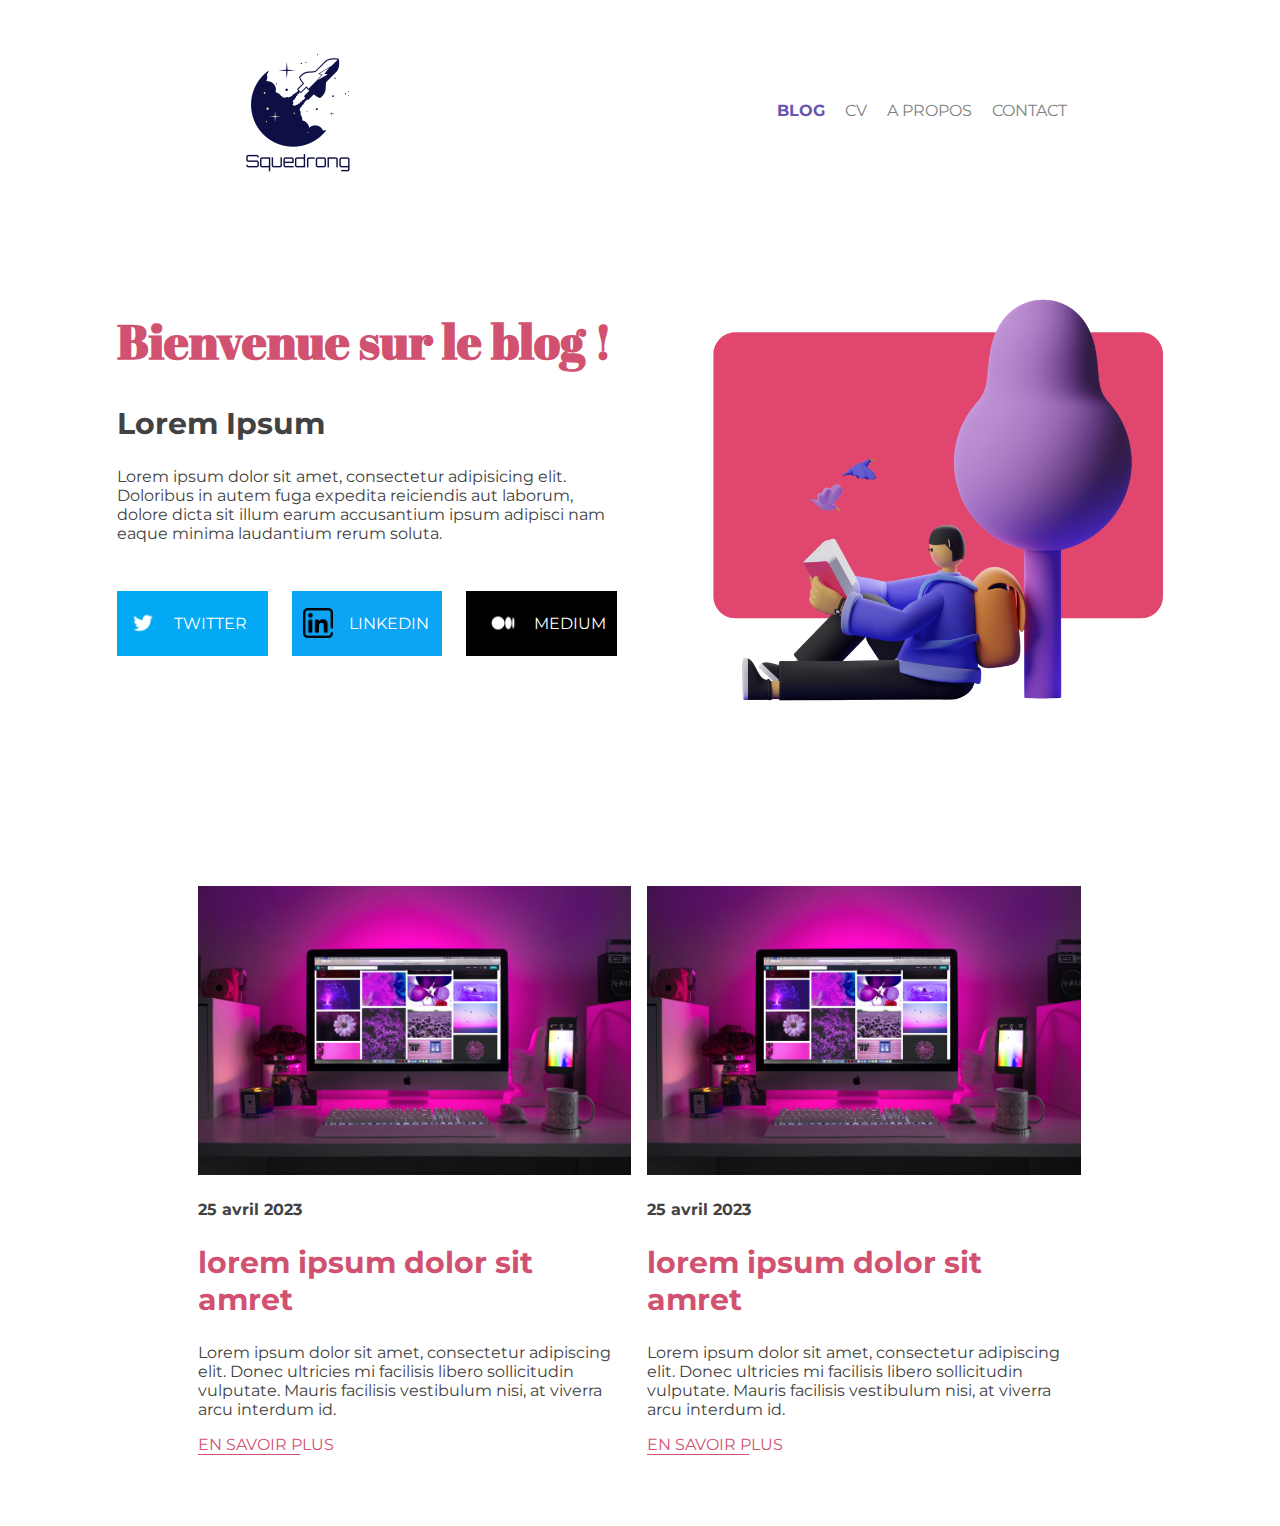
==== index.html @ d6515c7b "ok" ====
<!DOCTYPE html>
<html lang="fr">

<head>
    <meta charset="UTF-8">
    <meta http-equiv="X-UA-Compatible" content="IE=edge">
    <meta name="viewport" content="width=device-width, initial-scale=1.0">
    <link rel="shortcut icon" href="img/logo.ico" type="image/x-icon">
    <link rel="icon" href="img/logo.png">
    <link rel="stylesheet" href="acceuil.css">                                    
    <link rel="preconnect" href="https://fonts.googleapis.com">
    <link rel="preconnect" href="https://fonts.gstatic.com" crossorigin>
    <link href="https://fonts.googleapis.com/css2?family=Abril+Fatface&family=Montserrat&display=swap" rel="stylesheet">
    
    <title>Squedrong</title>

</head>
<body>

    <header>
        <a href="index.html"><img alt="logo" src="img/logo.png" class="logo"></a>
    <div class="contact">
        <a class="gras" href="index.html">BLOG</a>
        <a href="https://www.youtube.com/watch?v=dQw4w9WgXcQ" target="_blank">CV</a>
        <a href="apropos.html">A PROPOS</a>
        <a href="contact.html">CONTACT</a>
    </div>
    </header>
    <div class="contReseau">
        <div>
            <h1>Bienvenue sur le blog !</h1>
            <h2 class="titrenoir">Lorem Ipsum</h2>
            <p>Lorem ipsum dolor sit amet, consectetur adipisicing elit. Doloribus in autem fuga expedita reiciendis aut laborum, dolore dicta sit illum earum accusantium ipsum adipisci nam eaque minima laudantium rerum soluta.</p>
                <div class="reseau">
                    <a href="https://twitter.com/?lang=fr" target="_blank"><div class="twitter"><img src="img/twitter.png" alt="twitter"><span class="underline">TWITTER</span></div></a>
                    <a href="https://www.linkedin.com/feed/" target="_blank"><div class="linkedin"><img src="img/linkedin.png" alt="linkedin"><span class="underline">LINKEDIN</span></div></a>
                    <a href="https://medium.com/" target="_blank"><div class="medium"><img src="img/medium.png" alt=""><span class="underline">MEDIUM</span> </div></a>
                </div>
        </div>
            <div>
                <img alt="illustration" src="img/illustration.png" class="image">
            </div>
    </div>


    <div class="container">
        <div class="pc">
            <a href="pagepc.html"><img src="img/pcnoir.jpg" alt="PC de couleur rose"></a>
            <h4>25 avril 2023</h4>
            <h2>lorem ipsum dolor sit amret</h2>
            <p>Lorem ipsum dolor sit amet, consectetur adipiscing elit. Donec ultricies mi facilisis libero sollicitudin vulputate. Mauris facilisis vestibulum nisi, at viverra arcu interdum id.</p>
            <a class="souligne" href="pagepc.html">EN SAVOIR PLUS</a>
        </div>
        <div class="pc">
            <a href="pagepc.html"><img src="img/pcnoir.jpg" alt="PC de couleur rose"></a>
            <h4>25 avril 2023</h4>
            <h2>lorem ipsum dolor sit amret</h2>
            <p>Lorem ipsum dolor sit amet, consectetur adipiscing elit. Donec ultricies mi facilisis libero sollicitudin vulputate. Mauris facilisis vestibulum nisi, at viverra arcu interdum id.</p>           
             <a class="souligne" href="pagepcn.html">EN SAVOIR PLUS</a>
        </div>
        <!-- <div class="pc">
             <a href="pagepc.html"><img src="img/pcrose.jpg" alt="PC de couleur rose"></a>
            <h4>25 avril 2023</h4>
            <h2>lorem ipsum dolor sit amret</h2>
            <p>Lorem ipsum dolor sit amet, consectetur adipiscing elit. Donec ultricies mi facilisis libero sollicitudin vulputate. Mauris facilisis vestibulum nisi, at viverra arcu interdum id.</p>           
             <a class="souligne" href="pagepc.html">EN SAVOIR PLUS</a>
        </div>
        <div class="pc">
            <a href="pagepc.html"><img src="img/pcrose.jpg" alt="PC de couleur noir"></a>
            <h4>25 avril 2023</h4>
            <h2>lorem ipsum dolor sit amret</h2>
            <p>Lorem ipsum dolor sit amet, consectetur adipiscing elit. Donec ultricies mi facilisis libero sollicitudin vulputate. Mauris facilisis vestibulum nisi, at viverra arcu interdum id.</p>           
             <a class="souligne" href="pagepcn.html">EN SAVOIR PLUS</a>
        </div>
        <div class="pc">
            <a href="pagepc.html"><img src="img/pcnoir.jpg" alt="PC de couleur noir"></a>
            <h4>25 avril 2023</h4>
            <h2>lorem ipsum dolor sit amret</h2>
            <p>Lorem ipsum dolor sit amet, consectetur adipiscing elit. Donec ultricies mi facilisis libero sollicitudin vulputate. Mauris facilisis vestibulum nisi, at viverra arcu interdum id.</p>            
            <a class="souligne" href="pagepc.html">EN SAVOIR PLUS</a>
        </div>
        <div class="pc">
            <a href="pagepc.html"><img src="img/pcnoir.jpg" alt="PC de couleur noir"></a>
            <h4>25 avril 2023</h4>
            <h2>lorem ipsum dolor sit amret</h2>
            <p>Lorem ipsum dolor sit amet, consectetur adipiscing elit. Donec ultricies mi facilisis libero sollicitudin vulputate. Mauris facilisis vestibulum nisi, at viverra arcu interdum id.</p>            
            <a class="souligne" href="pagepcn.html">EN SAVOIR PLUS</a>
        </div>
    </div>
---- acceuil.css ----
body{
    font-family: 'Montserrat', sans-serif;
    background-color: white;
    font-size: 1em;
}
header {
    display: flex;
    flex-flow: row nowrap;
     align-items: center;
    justify-content: space-around;
    font-family: 'Montserrat';
}
.image {
    display: flex;
    
    width: 450px;
    height: 450px;  
}
.logo {
    width: 100%;
}

div.contact a{
    color: grey;
    text-decoration: none; 
    margin-right: 1em; 
}
div.contact a.gras{
    font-weight: bold;
    color:#6655b1;
}
div.contact a:hover{
    color: #6655b1;
    font-weight: bold;
}
.container{
    display: flex;
    flex-wrap: wrap;
    flex-direction: row;
    gap: 1em;
    margin-left: 15%;
    width: 70%;
}
div.pc{
    width: 49%;
    box-sizing: border-box;
    margin-bottom: 4em;
}
img{
    width: 100%;
}
/* taille image et couleur texte */
h1{
    font-family: 'Abril Fatface';
    color: #D05270;
    font-size: 3em;
}
p{
font-family: 'Montserrat';
color: #424242;
max-width: 500px;
}
h4{
    color: #434343;
    font-family: 'Montserrat';
}
h2 {
    color: #D05270;
    font-family: 'Montserrat';
    font-size: 30px;
}
.pcrose {
    width: 300px;
    height: 225px;
}
.pcnoir {
    width: 300px;
    height: 225px;
}
span{
    text-decoration:underline;
}
/* contenu */
div.flexbox1 {
    display: flex;
    margin-left: 15%;
    width: 50%;
    flex-flow: row;
    margin-bottom: 9em;
    
}
.souligne {
        background-image: linear-gradient(to right, #d15270 75%, transparent 50%);
        background-position: 0 110%;
        background-size: 100% 2px;
        background-repeat: no-repeat;
    }
a{
    color: #D05270;
    text-decoration: none;
}
.titrenoir {
    color: #424242;
}
/*partie reseau*/
div.contReseau{
    display: flex;
    justify-content:center;
    
    gap: 6em;
   
    /* height: 300px; */
    margin-top: 4em;
    margin-bottom: 10em;
}

.container img{
    cursor: pointer;
}


.underline {
    text-decoration: none;
}
div.reseau{
    display: flex;
    margin-top: 3em;
    gap: 1.5em;
}
div.reseau div{
    flex: 1;
    color: white;
    font-size: 1em;
    height: 65px;
    display: flex;
    align-items: center;
}
div.reseau a{
    text-decoration: none;
    flex: 1;
}
div.reseau .twitter{
    background-color: #03a9f4;
    padding-right: 10px;
}
div.reseau .linkedin{
    background-color: #0ca4f5;
    padding-right: 10px;
}
div.reseau .medium{
    background-color: black;
    padding-left: 10px;
}

div.reseau img{
    width: 30px;
    margin-left: 0.7em;
    margin-bottom: 0.1em;
}
div.reseau div span{
    margin-left: 1em;
    text-align: center;
}
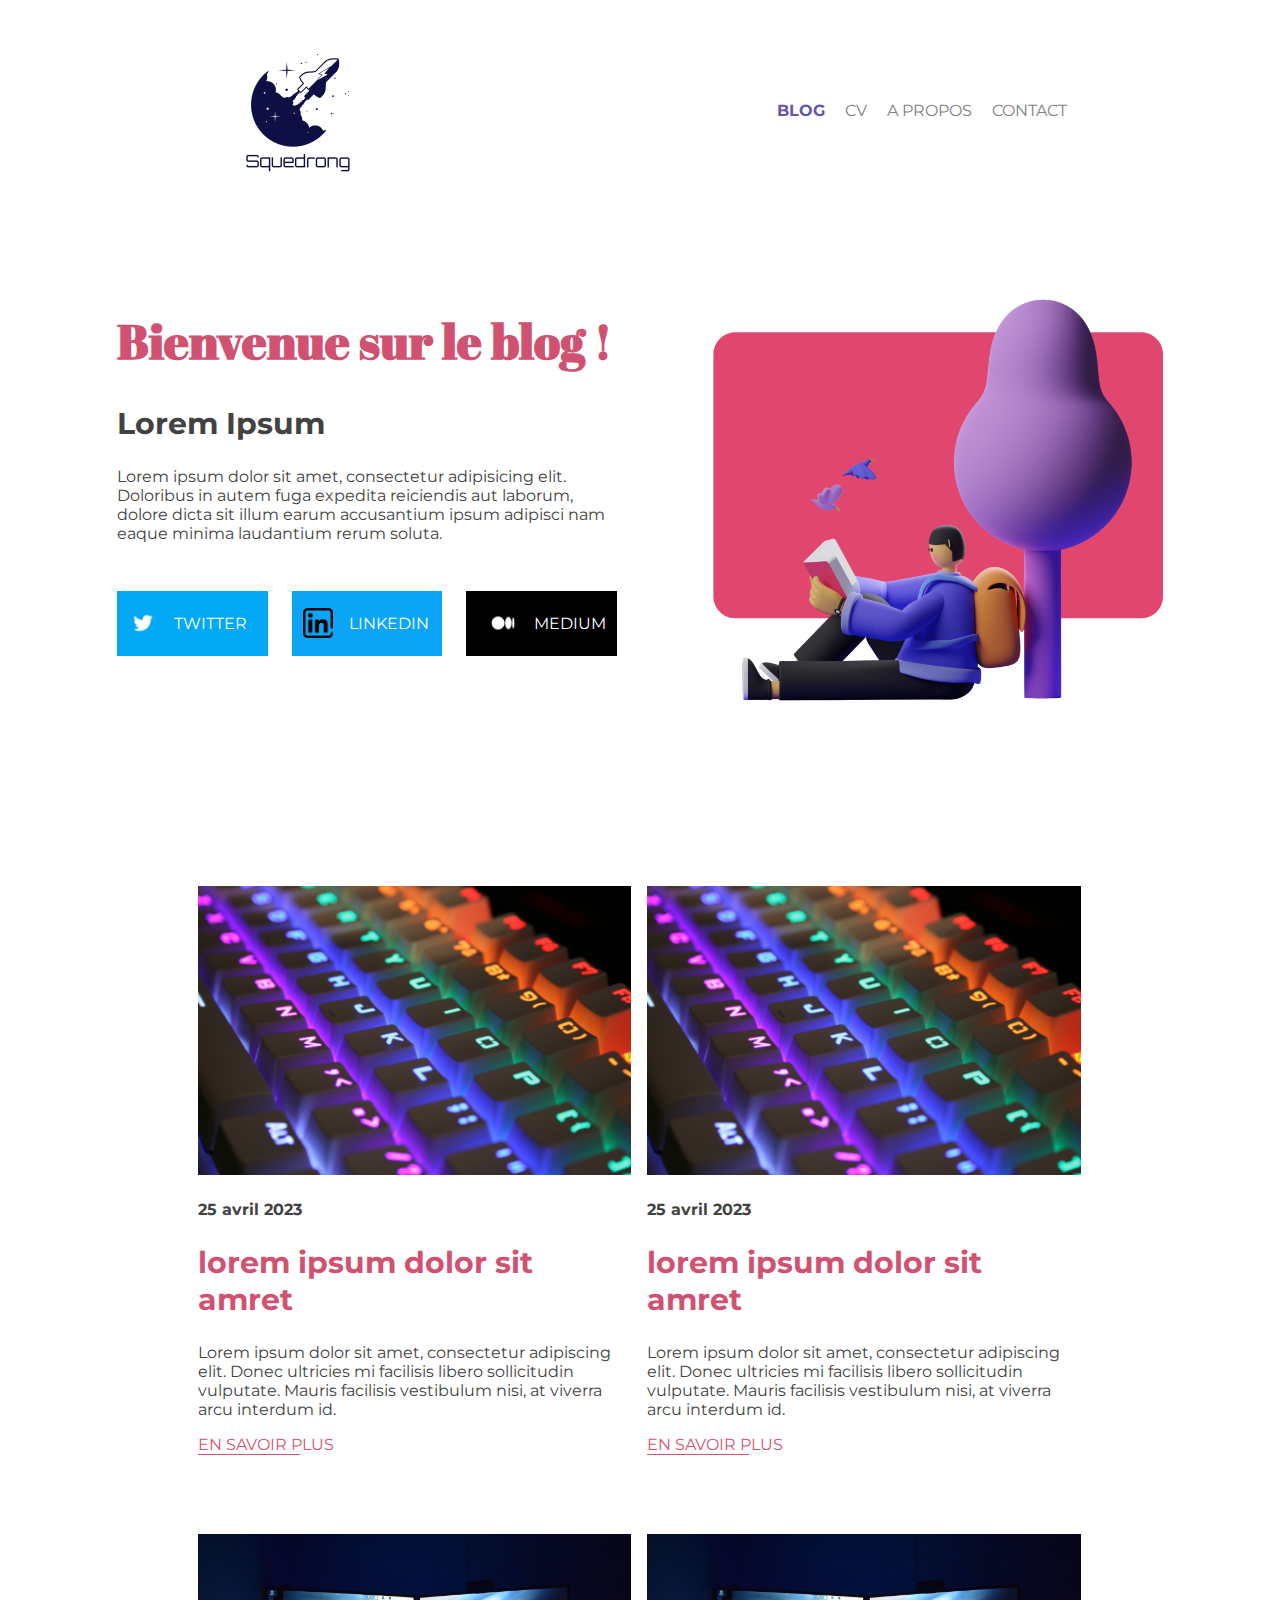
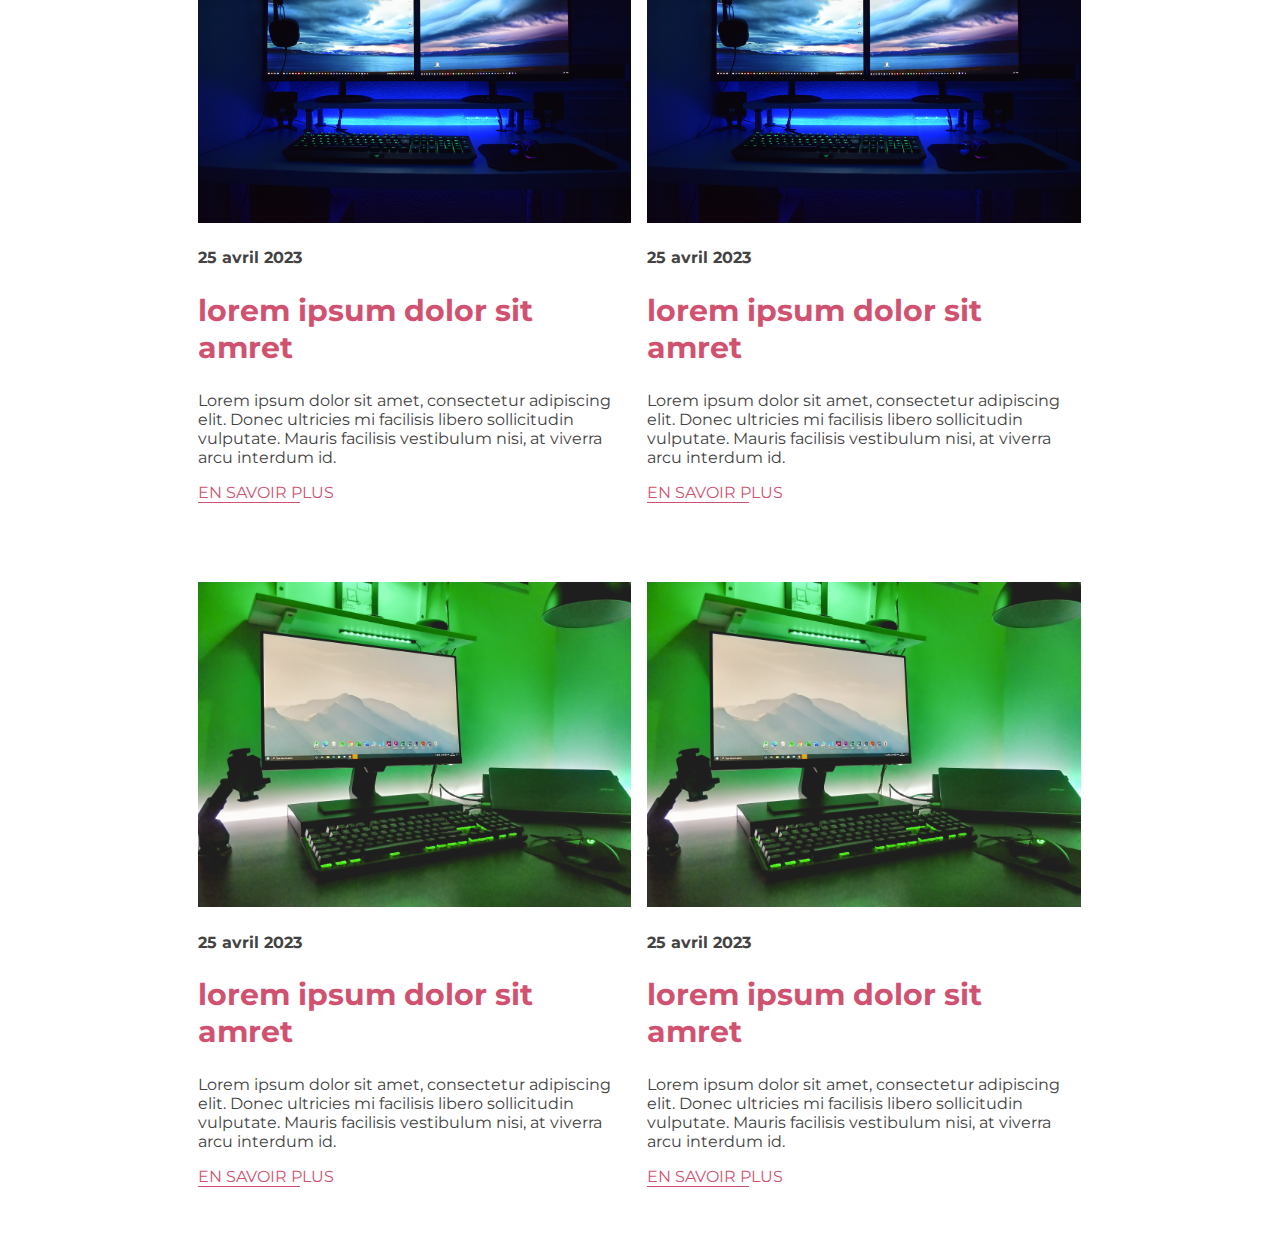
==== commit 637d1e7d: "js fait" ====
--- a/index.html
+++ b/index.html
@@ -43,9 +43,9 @@
     </div>
 
 
-    <div class="container">
+    <div class="container" id="article">
         <div class="pc">
-            <a href="pagepc.html"><img src="img/pcnoir.jpg" alt="PC de couleur rose"></a>
+            <a href="pagepc.html"><img src="img/image_001.jpg" alt="PC de couleur rose"></a>
             <h4>25 avril 2023</h4>
             <h2>lorem ipsum dolor sit amret</h2>
             <p>Lorem ipsum dolor sit amet, consectetur adipiscing elit. Donec ultricies mi facilisis libero sollicitudin vulputate. Mauris facilisis vestibulum nisi, at viverra arcu interdum id.</p>
@@ -85,5 +85,9 @@
             <h2>lorem ipsum dolor sit amret</h2>
             <p>Lorem ipsum dolor sit amet, consectetur adipiscing elit. Donec ultricies mi facilisis libero sollicitudin vulputate. Mauris facilisis vestibulum nisi, at viverra arcu interdum id.</p>            
             <a class="souligne" href="pagepcn.html">EN SAVOIR PLUS</a>
-        </div>
-    </div>+        </div>-->
+    </div>
+
+
+
+<script src="main.js"></script>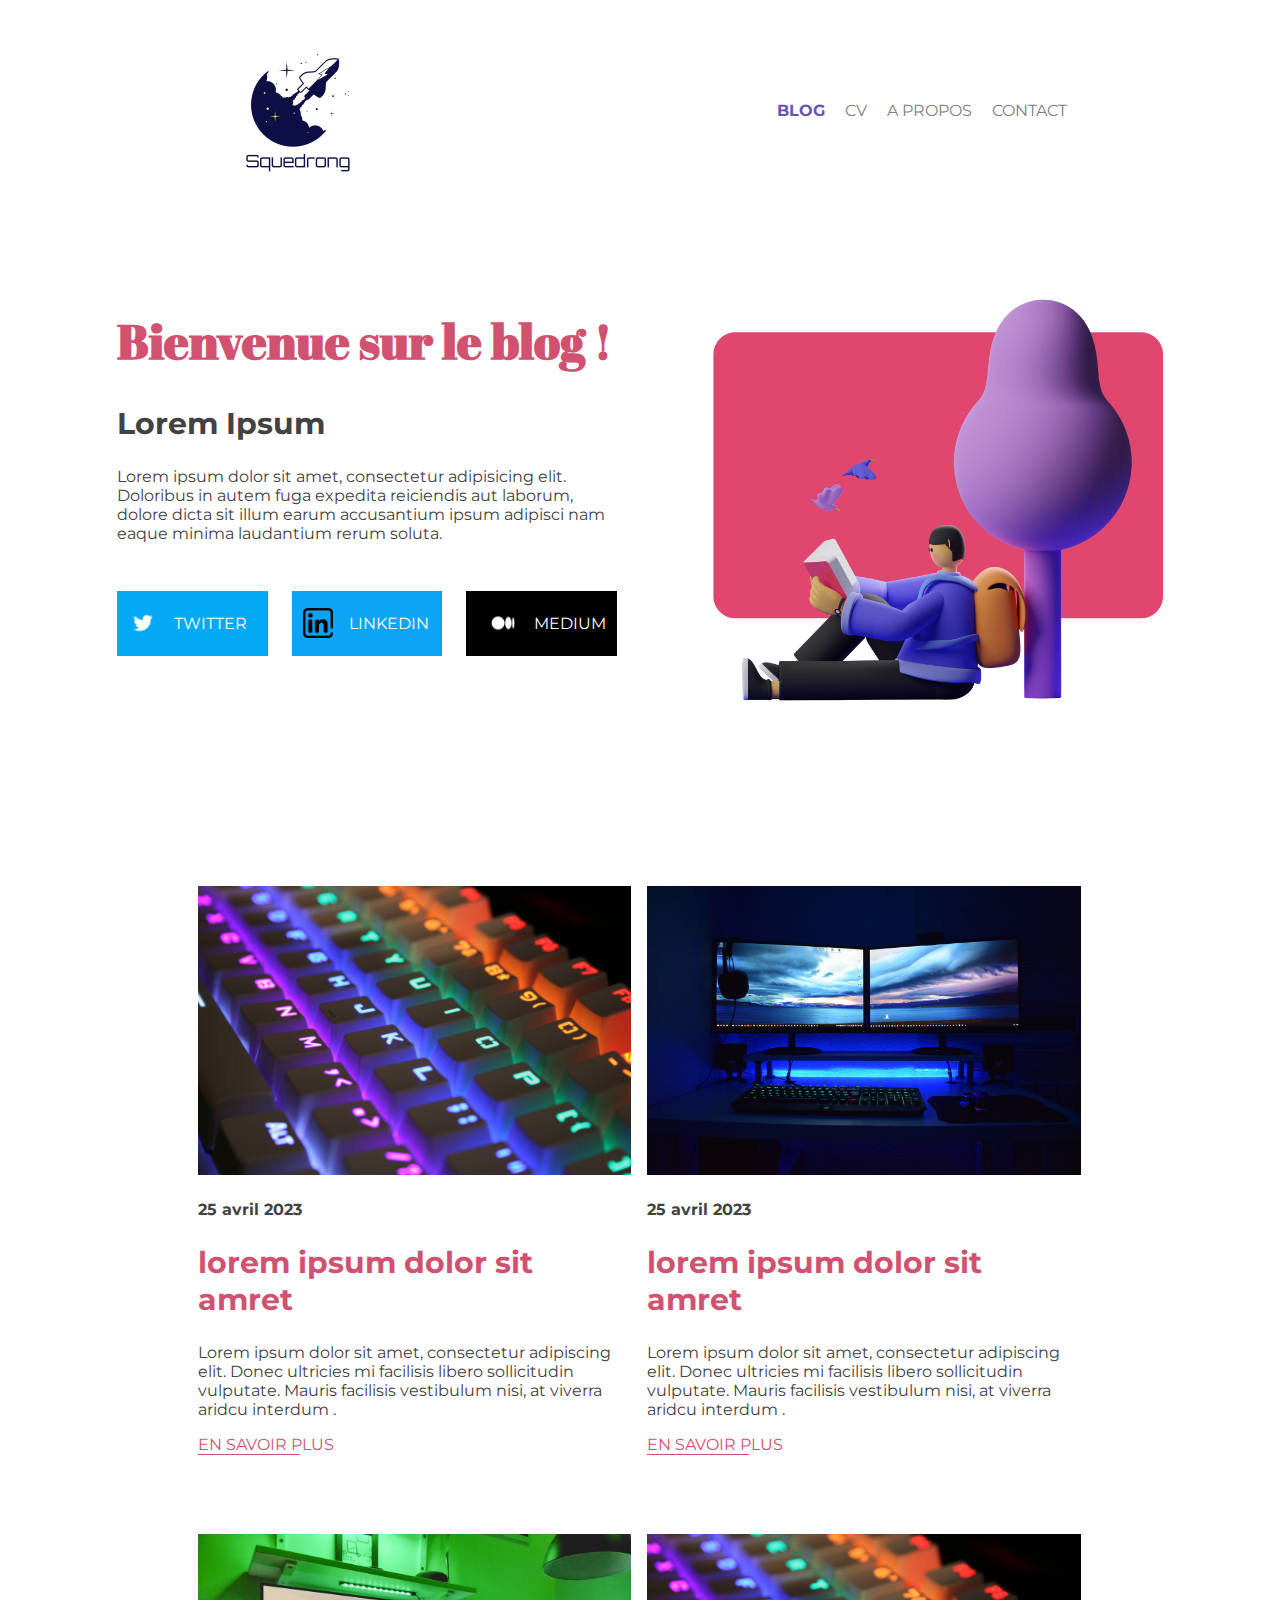
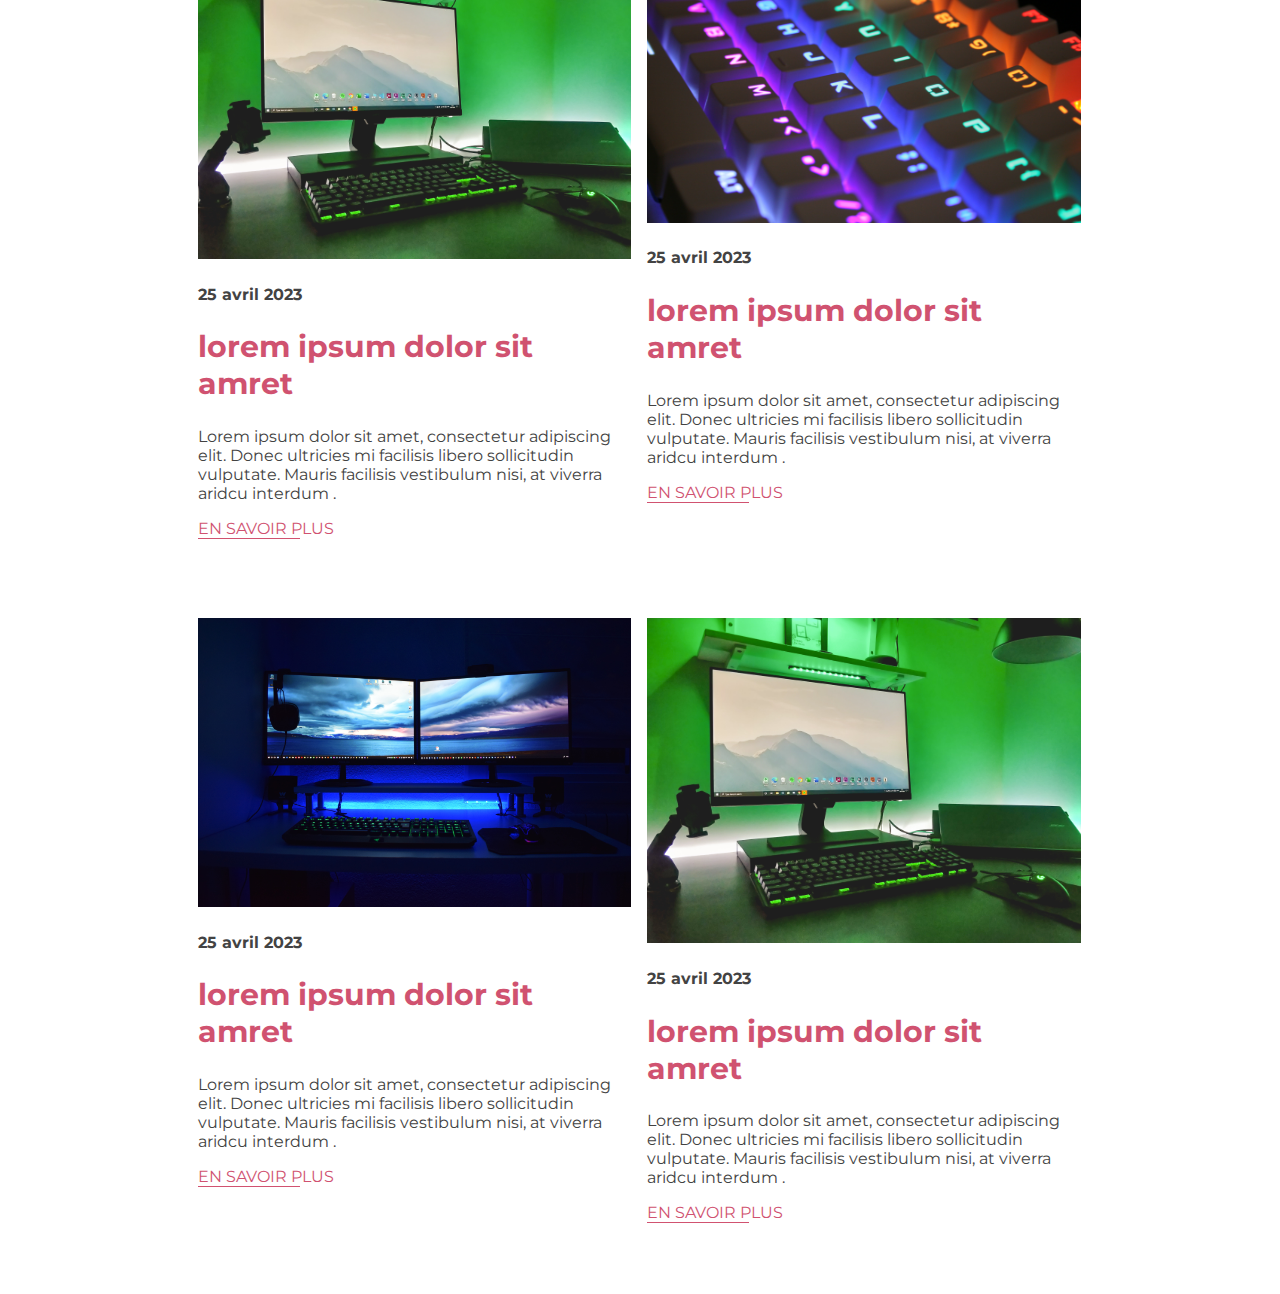
==== commit 5b456f41: "ok" ====
--- a/index.html
+++ b/index.html
@@ -43,50 +43,7 @@
     </div>
 
 
-    <div class="container" id="article">
-        <div class="pc">
-            <a href="pagepc.html"><img src="img/image_001.jpg" alt="PC de couleur rose"></a>
-            <h4>25 avril 2023</h4>
-            <h2>lorem ipsum dolor sit amret</h2>
-            <p>Lorem ipsum dolor sit amet, consectetur adipiscing elit. Donec ultricies mi facilisis libero sollicitudin vulputate. Mauris facilisis vestibulum nisi, at viverra arcu interdum id.</p>
-            <a class="souligne" href="pagepc.html">EN SAVOIR PLUS</a>
-        </div>
-        <div class="pc">
-            <a href="pagepc.html"><img src="img/pcnoir.jpg" alt="PC de couleur rose"></a>
-            <h4>25 avril 2023</h4>
-            <h2>lorem ipsum dolor sit amret</h2>
-            <p>Lorem ipsum dolor sit amet, consectetur adipiscing elit. Donec ultricies mi facilisis libero sollicitudin vulputate. Mauris facilisis vestibulum nisi, at viverra arcu interdum id.</p>           
-             <a class="souligne" href="pagepcn.html">EN SAVOIR PLUS</a>
-        </div>
-        <!-- <div class="pc">
-             <a href="pagepc.html"><img src="img/pcrose.jpg" alt="PC de couleur rose"></a>
-            <h4>25 avril 2023</h4>
-            <h2>lorem ipsum dolor sit amret</h2>
-            <p>Lorem ipsum dolor sit amet, consectetur adipiscing elit. Donec ultricies mi facilisis libero sollicitudin vulputate. Mauris facilisis vestibulum nisi, at viverra arcu interdum id.</p>           
-             <a class="souligne" href="pagepc.html">EN SAVOIR PLUS</a>
-        </div>
-        <div class="pc">
-            <a href="pagepc.html"><img src="img/pcrose.jpg" alt="PC de couleur noir"></a>
-            <h4>25 avril 2023</h4>
-            <h2>lorem ipsum dolor sit amret</h2>
-            <p>Lorem ipsum dolor sit amet, consectetur adipiscing elit. Donec ultricies mi facilisis libero sollicitudin vulputate. Mauris facilisis vestibulum nisi, at viverra arcu interdum id.</p>           
-             <a class="souligne" href="pagepcn.html">EN SAVOIR PLUS</a>
-        </div>
-        <div class="pc">
-            <a href="pagepc.html"><img src="img/pcnoir.jpg" alt="PC de couleur noir"></a>
-            <h4>25 avril 2023</h4>
-            <h2>lorem ipsum dolor sit amret</h2>
-            <p>Lorem ipsum dolor sit amet, consectetur adipiscing elit. Donec ultricies mi facilisis libero sollicitudin vulputate. Mauris facilisis vestibulum nisi, at viverra arcu interdum id.</p>            
-            <a class="souligne" href="pagepc.html">EN SAVOIR PLUS</a>
-        </div>
-        <div class="pc">
-            <a href="pagepc.html"><img src="img/pcnoir.jpg" alt="PC de couleur noir"></a>
-            <h4>25 avril 2023</h4>
-            <h2>lorem ipsum dolor sit amret</h2>
-            <p>Lorem ipsum dolor sit amet, consectetur adipiscing elit. Donec ultricies mi facilisis libero sollicitudin vulputate. Mauris facilisis vestibulum nisi, at viverra arcu interdum id.</p>            
-            <a class="souligne" href="pagepcn.html">EN SAVOIR PLUS</a>
-        </div>-->
-    </div>
+    <div class="container" id="article"></div>
 
 
 
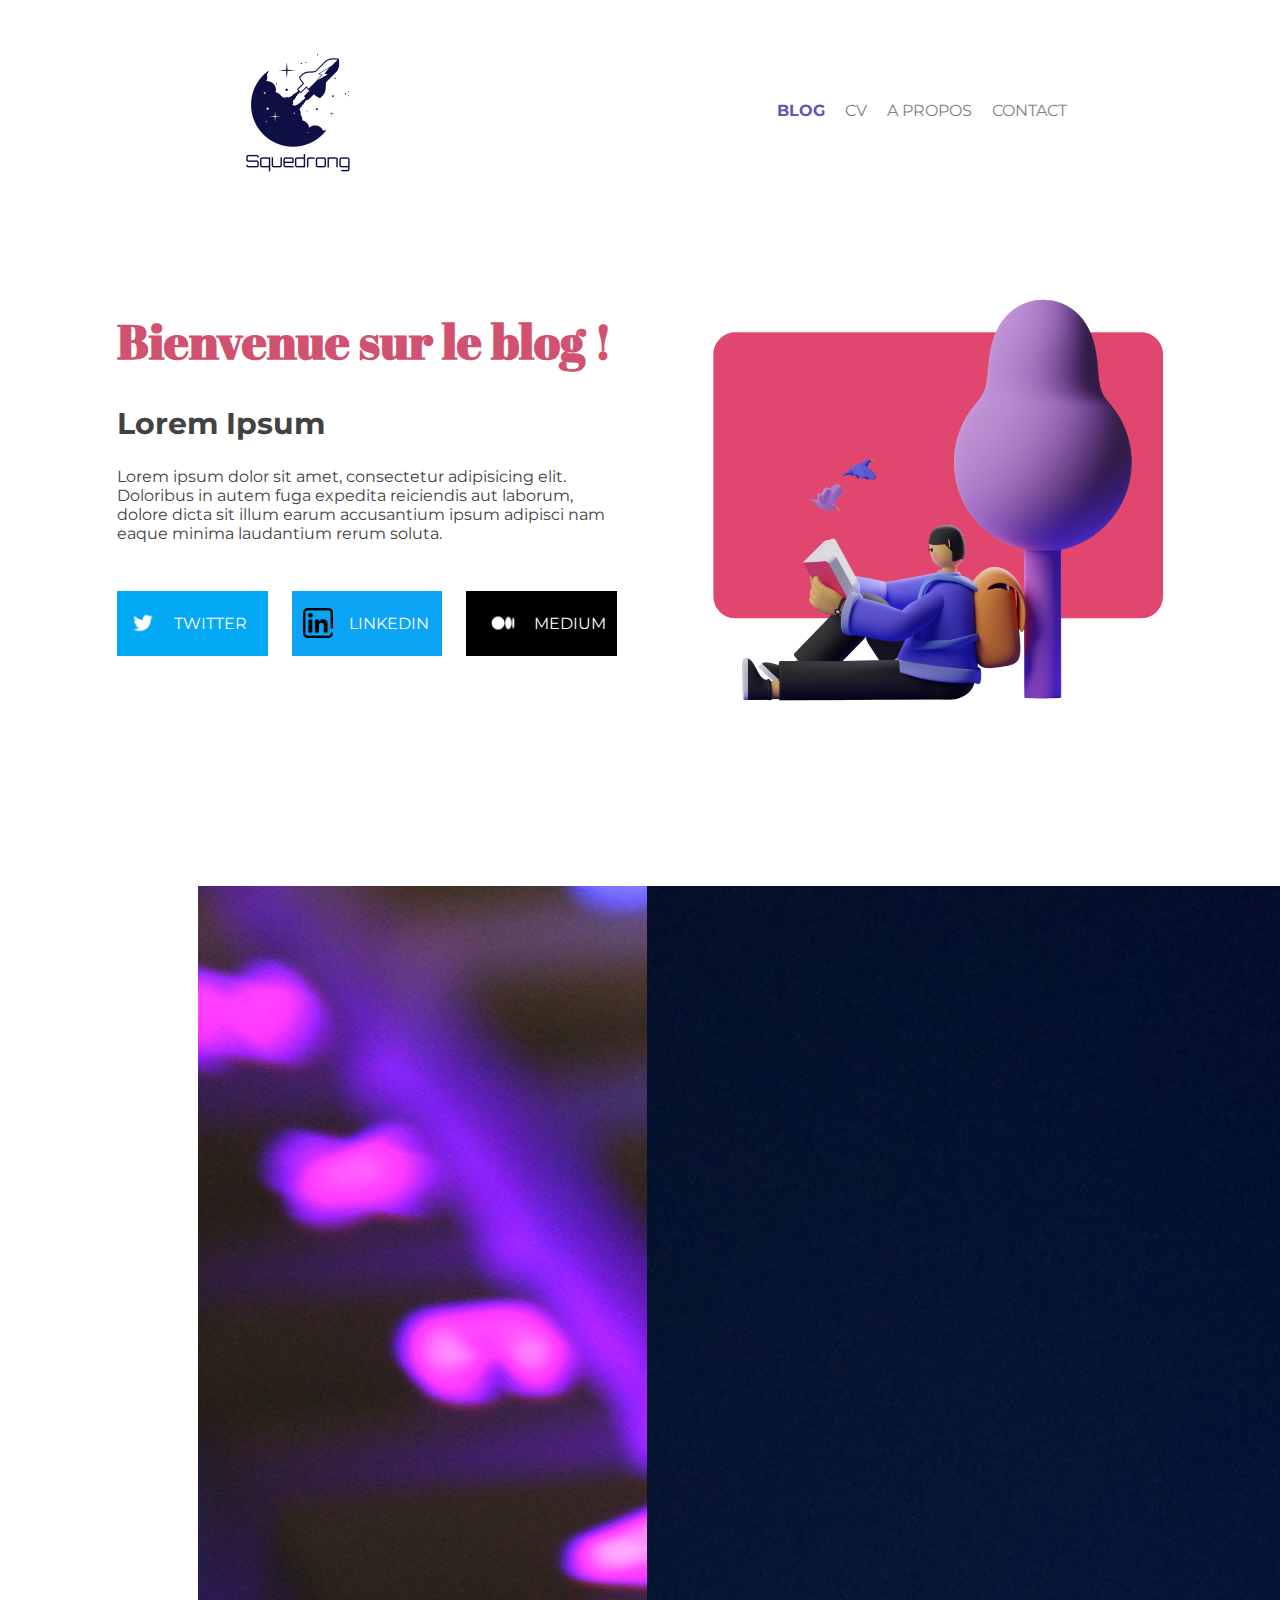
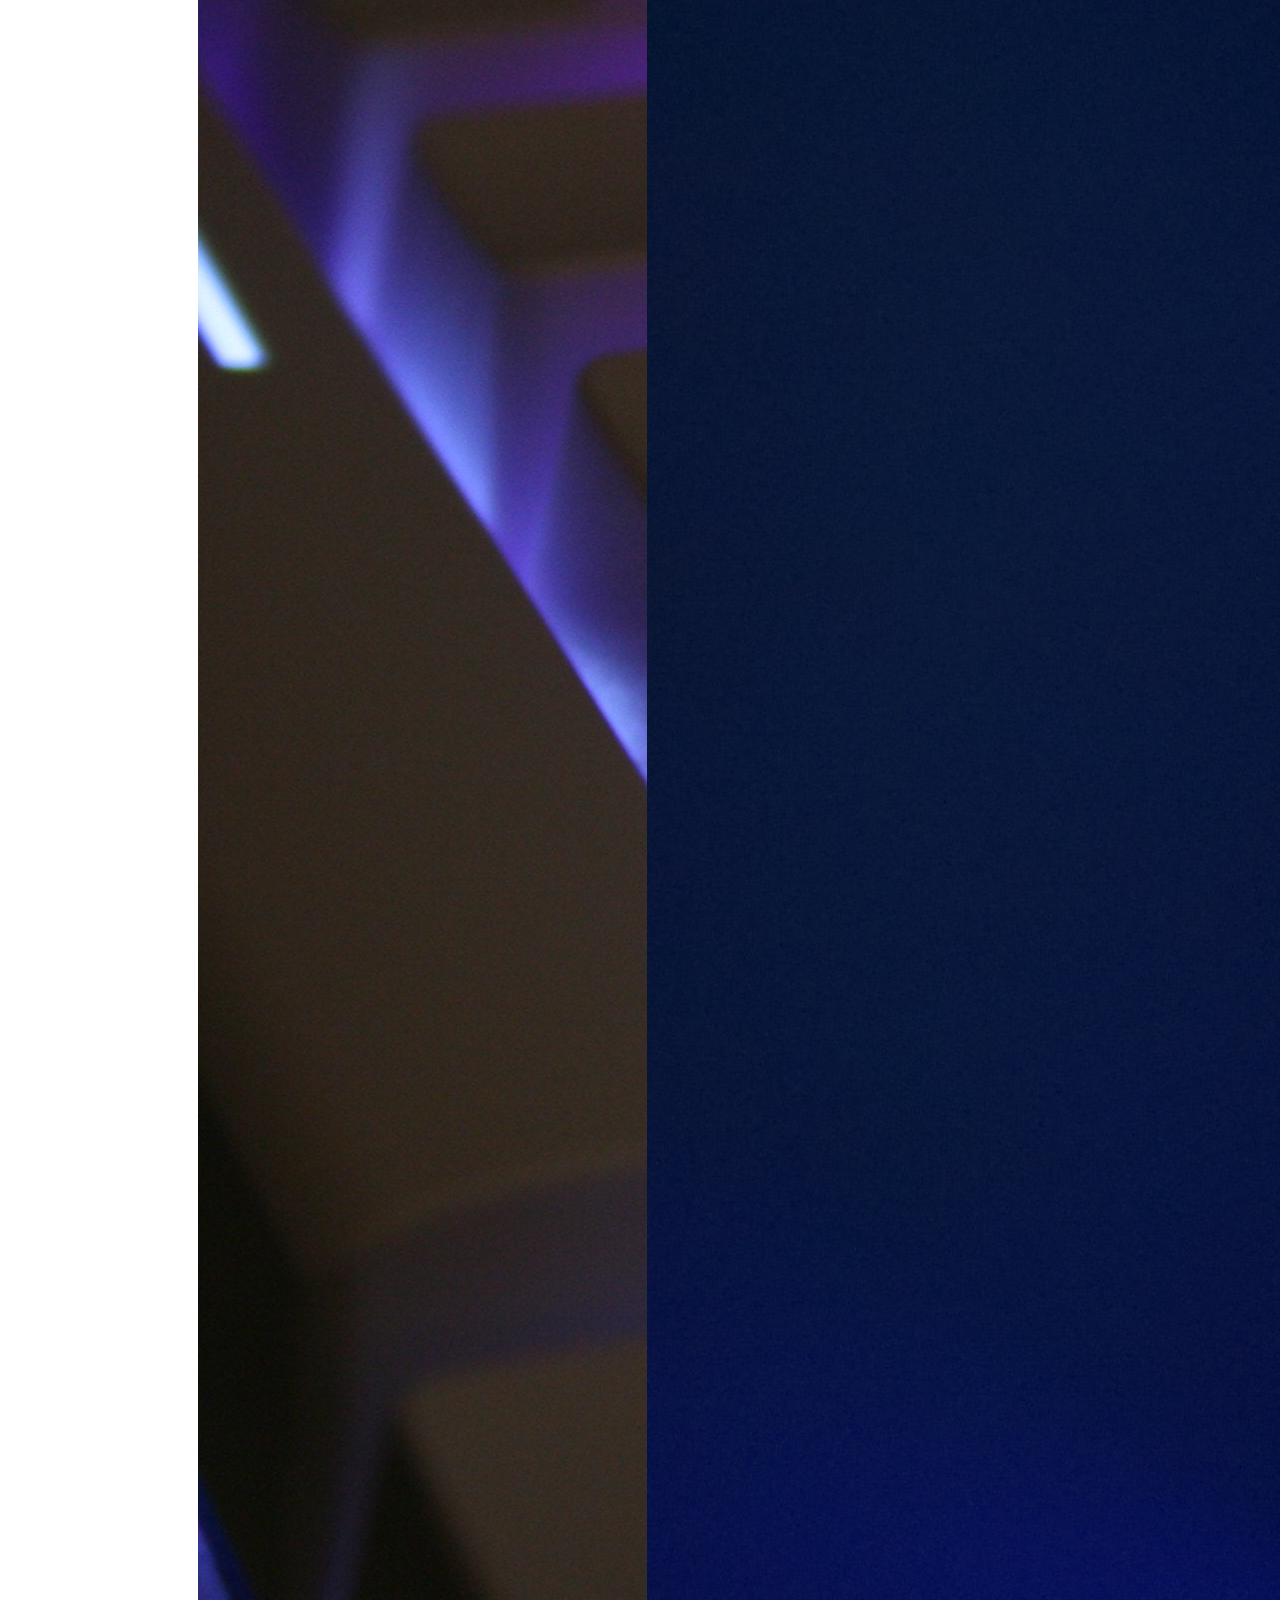
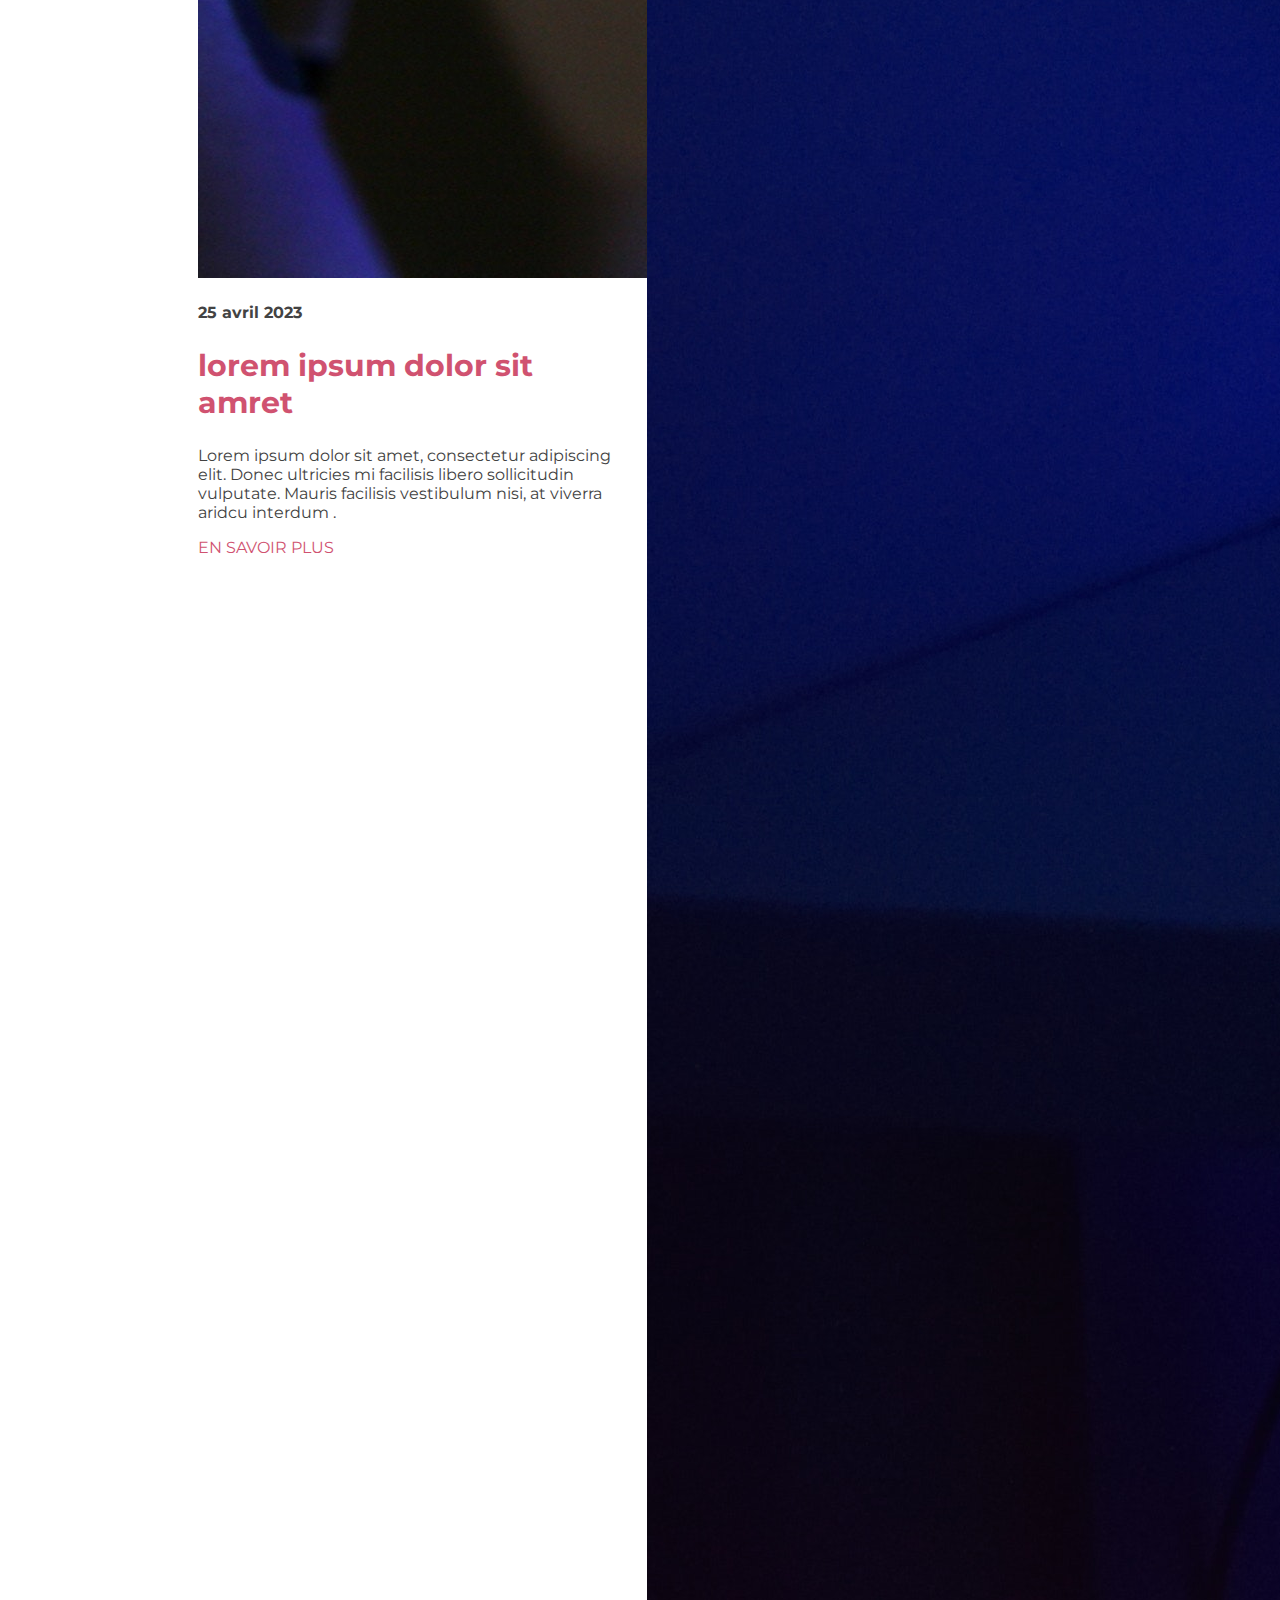
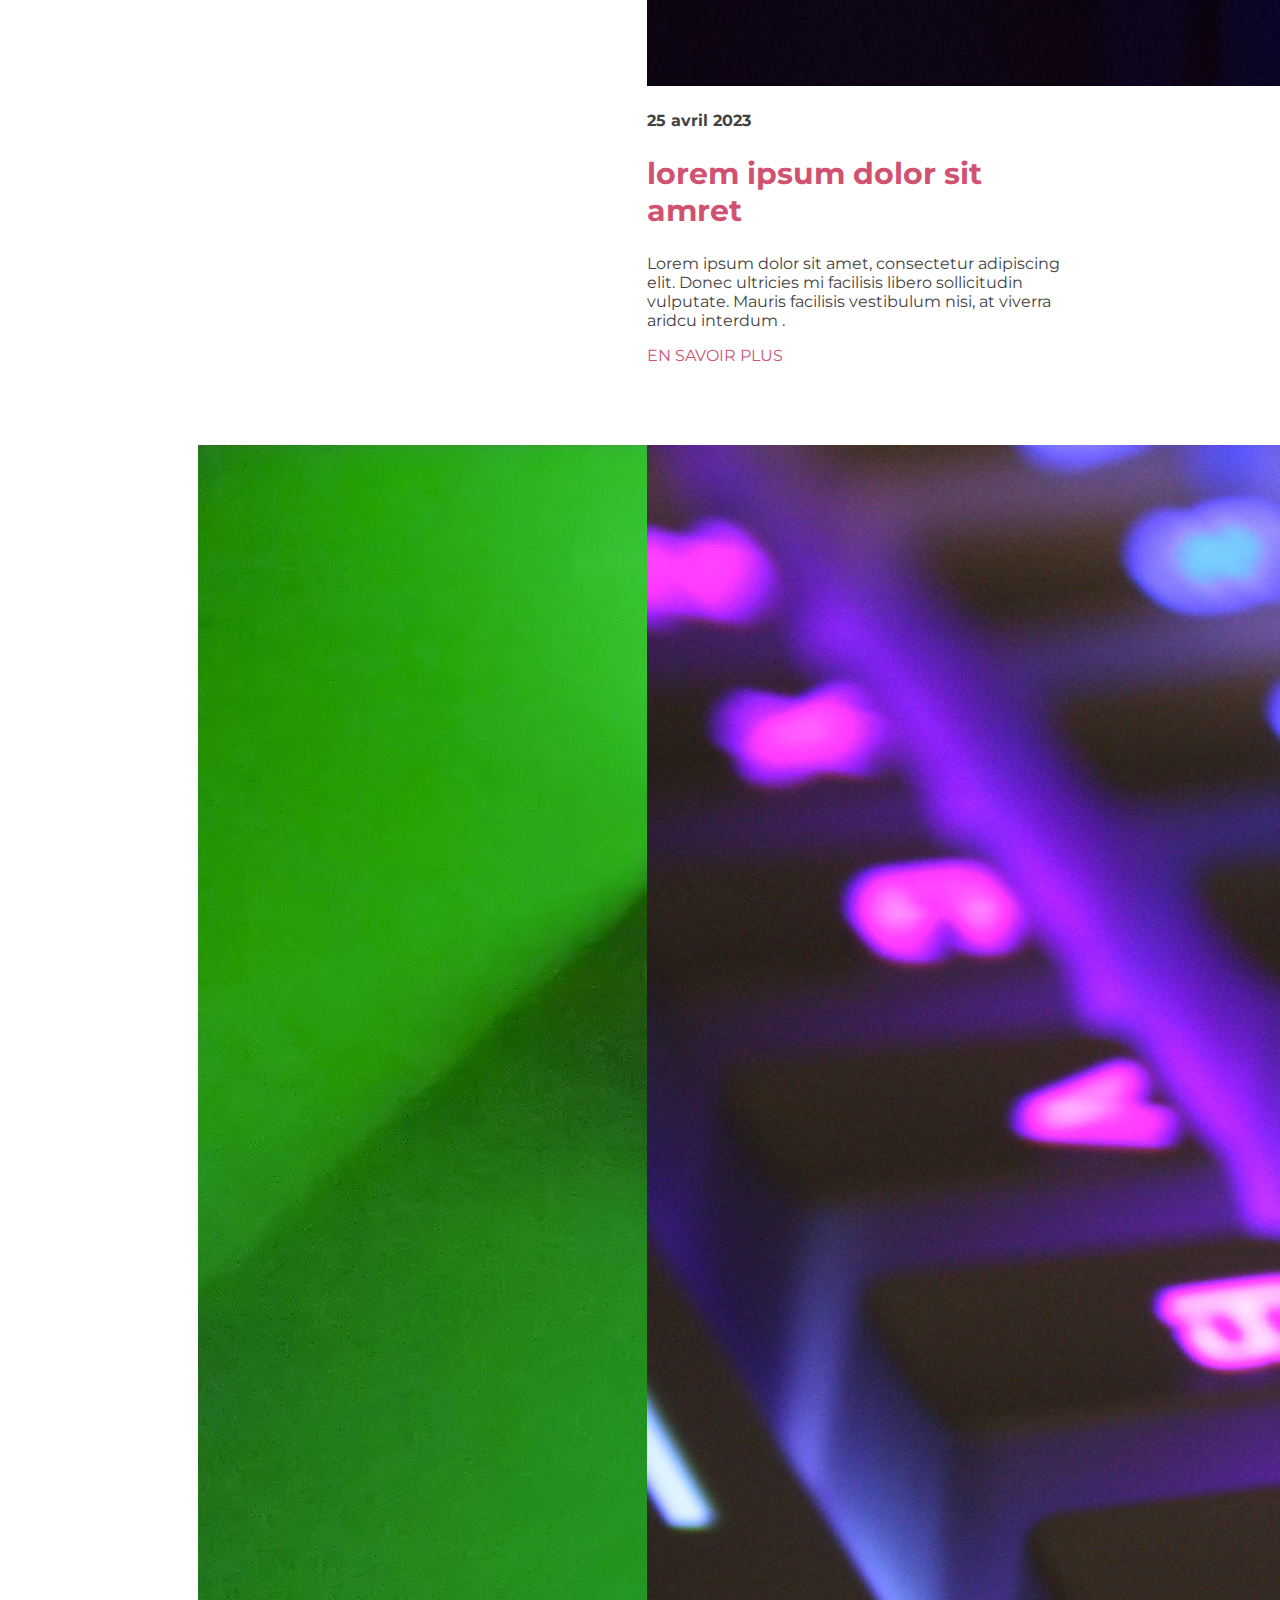
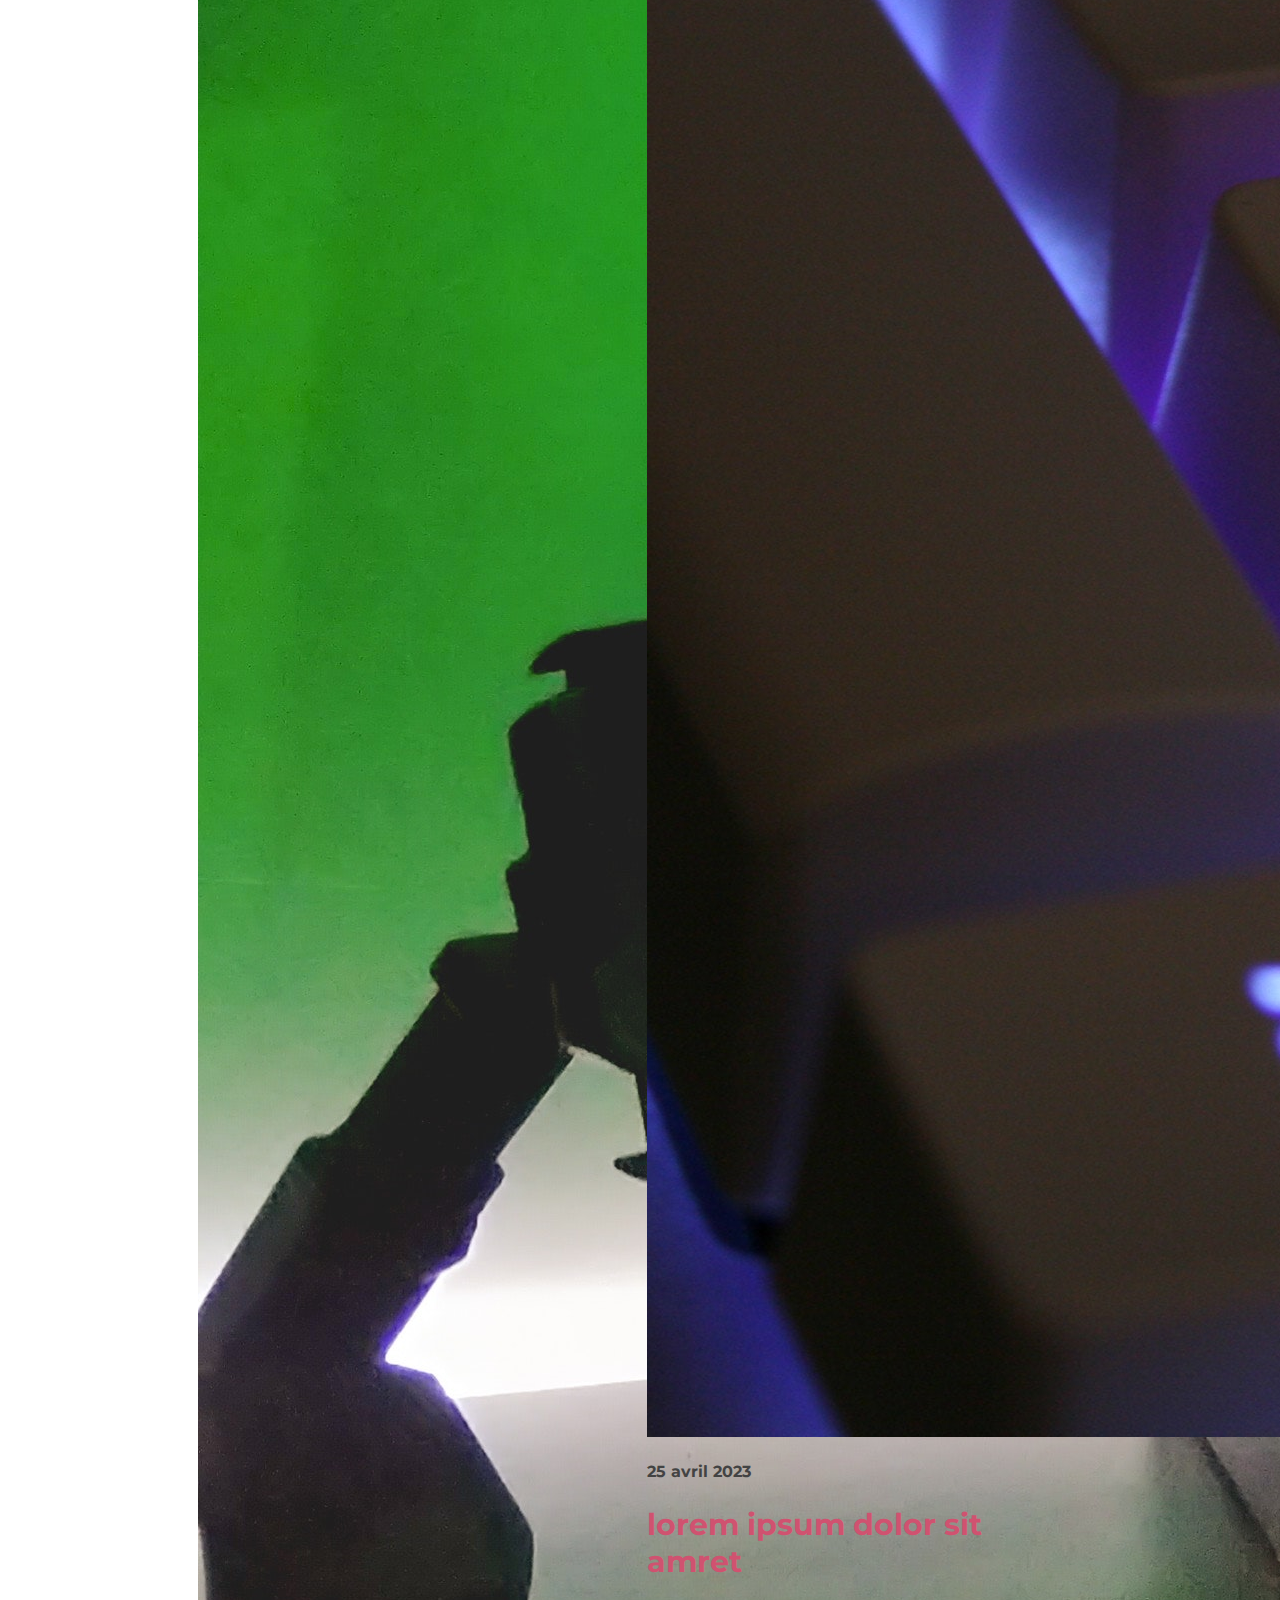
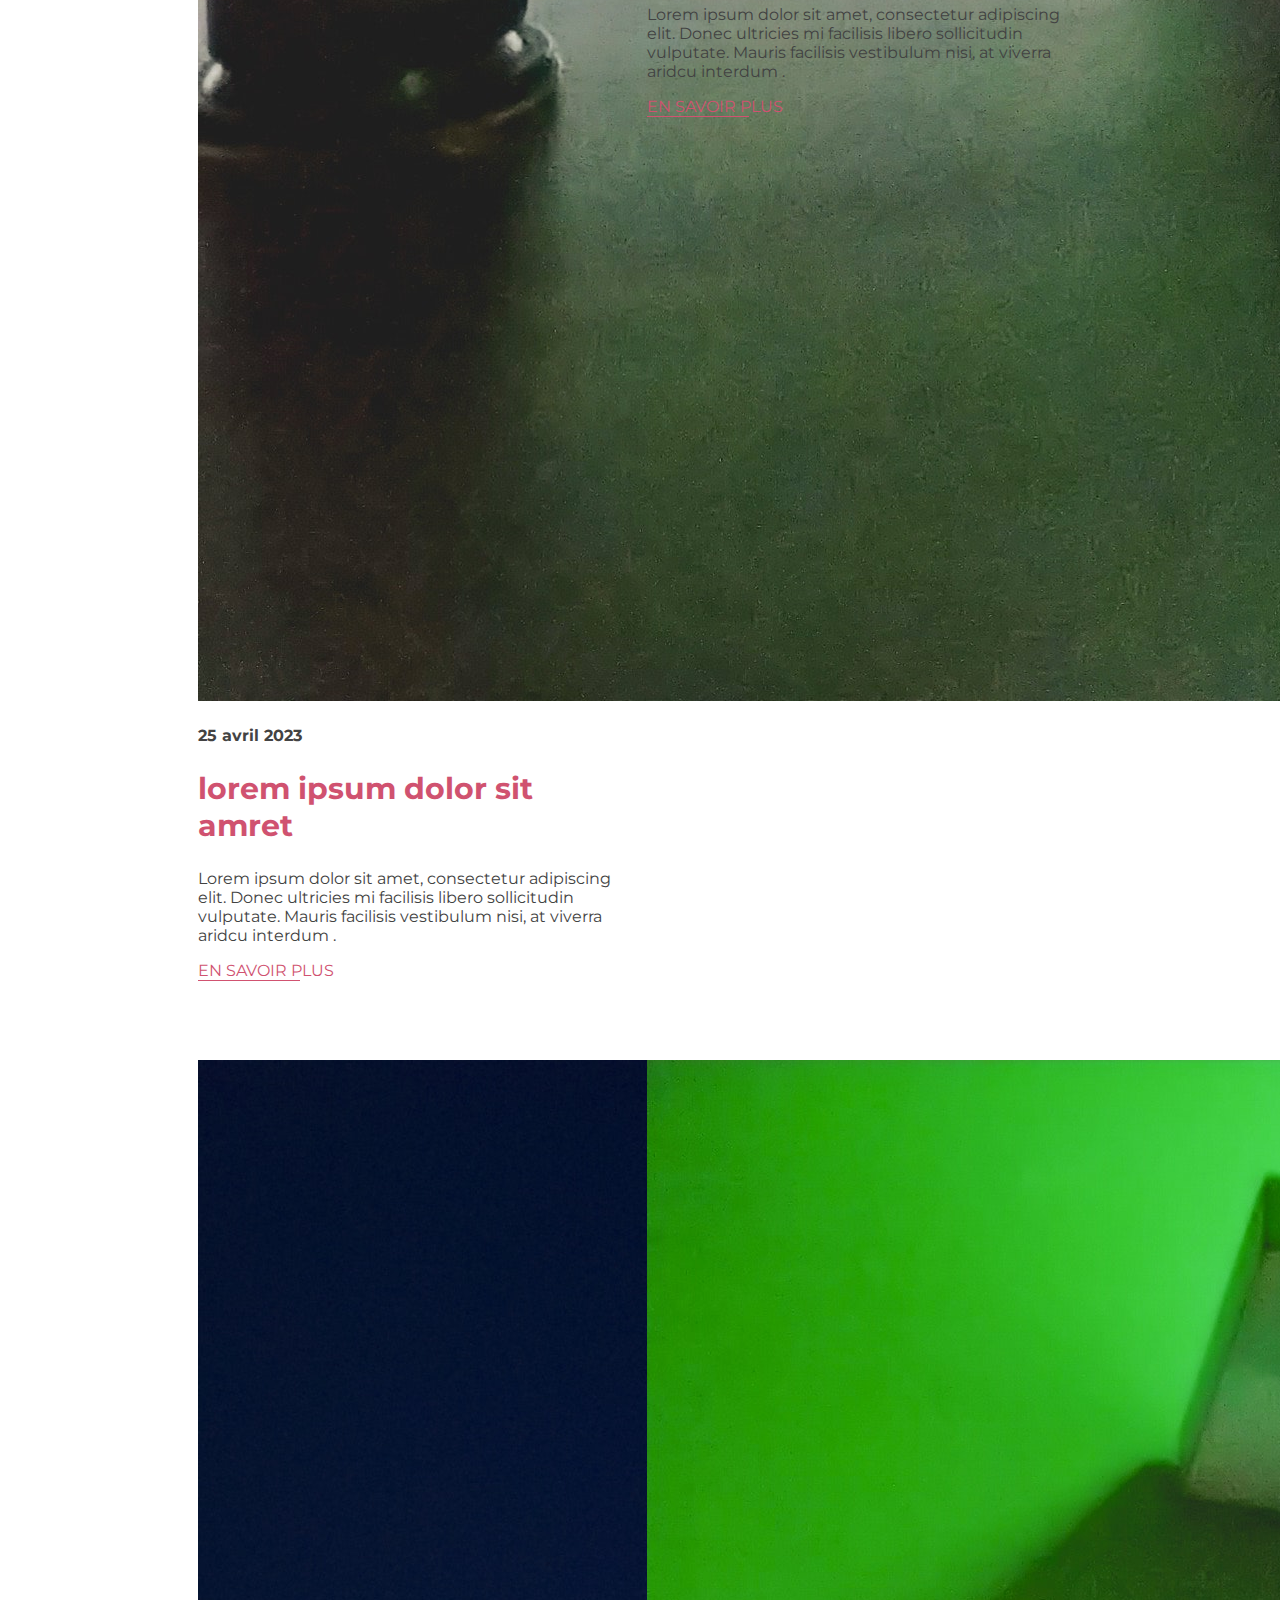
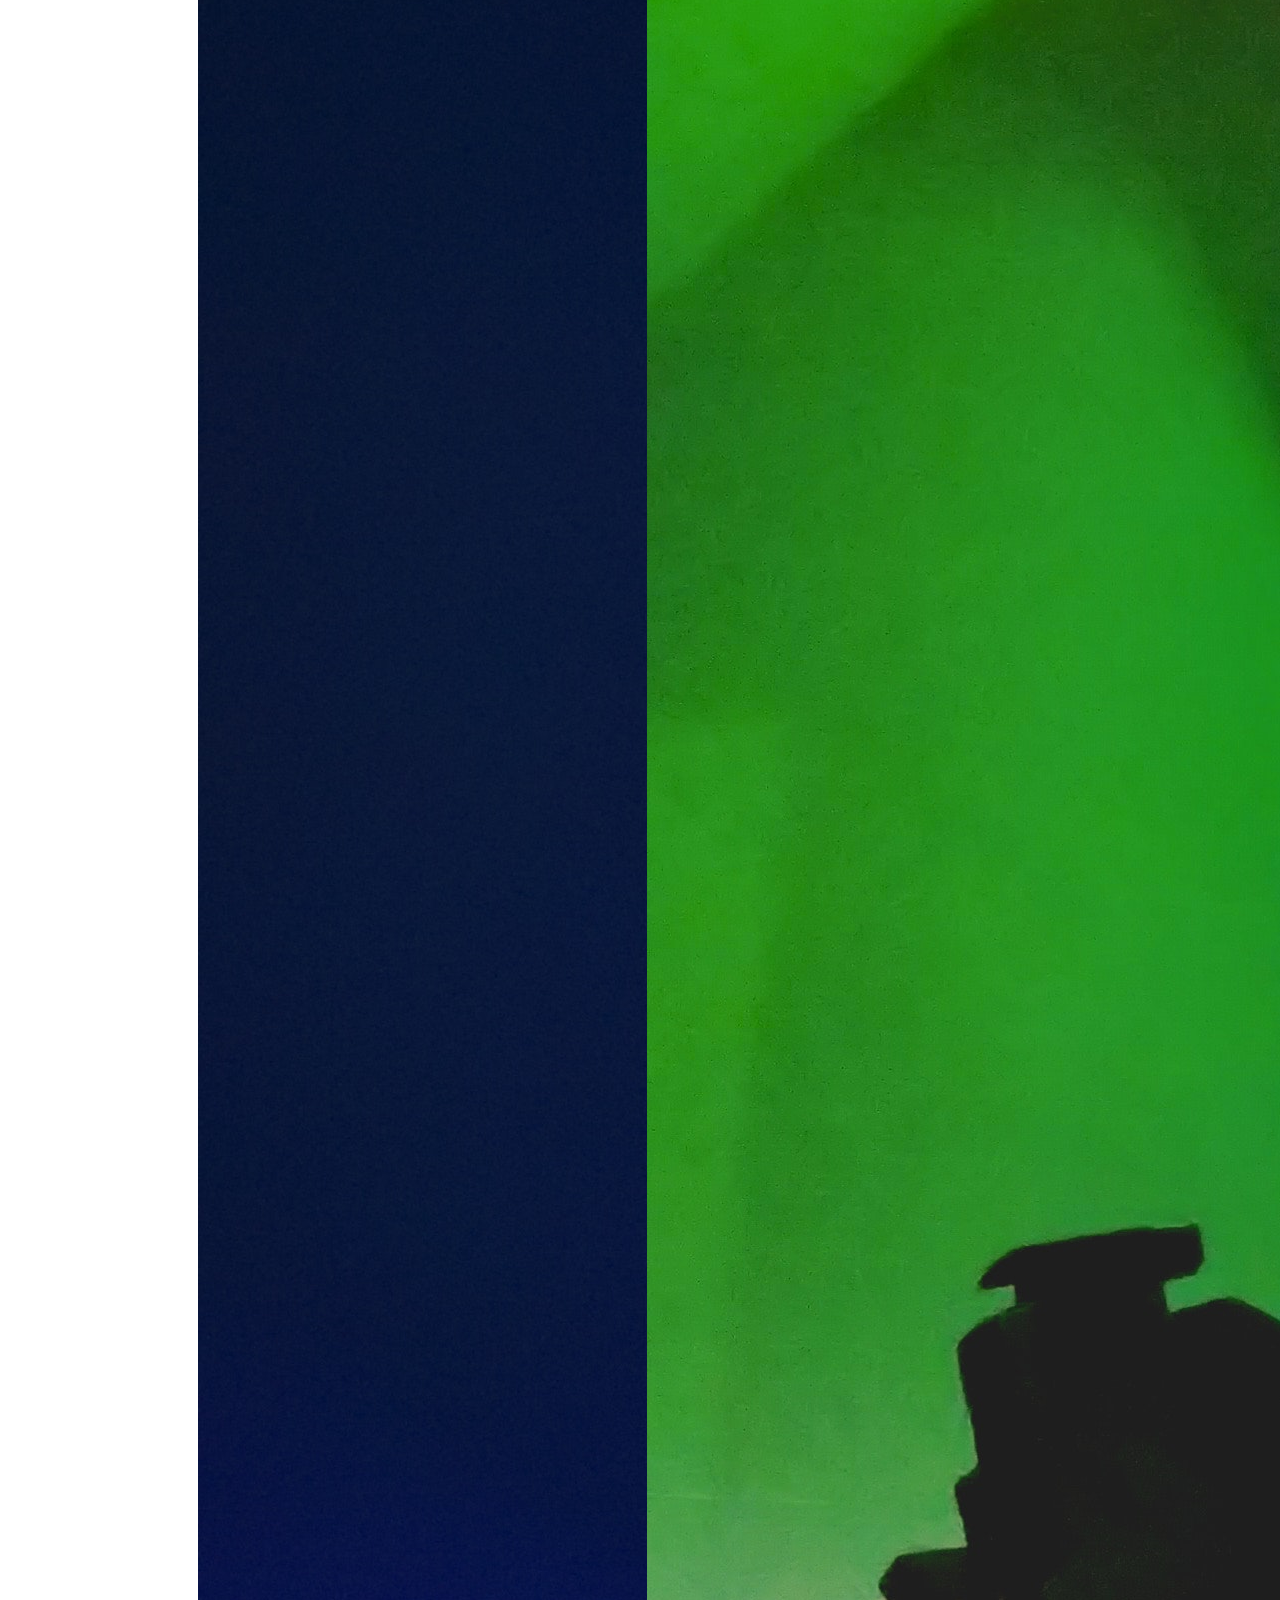
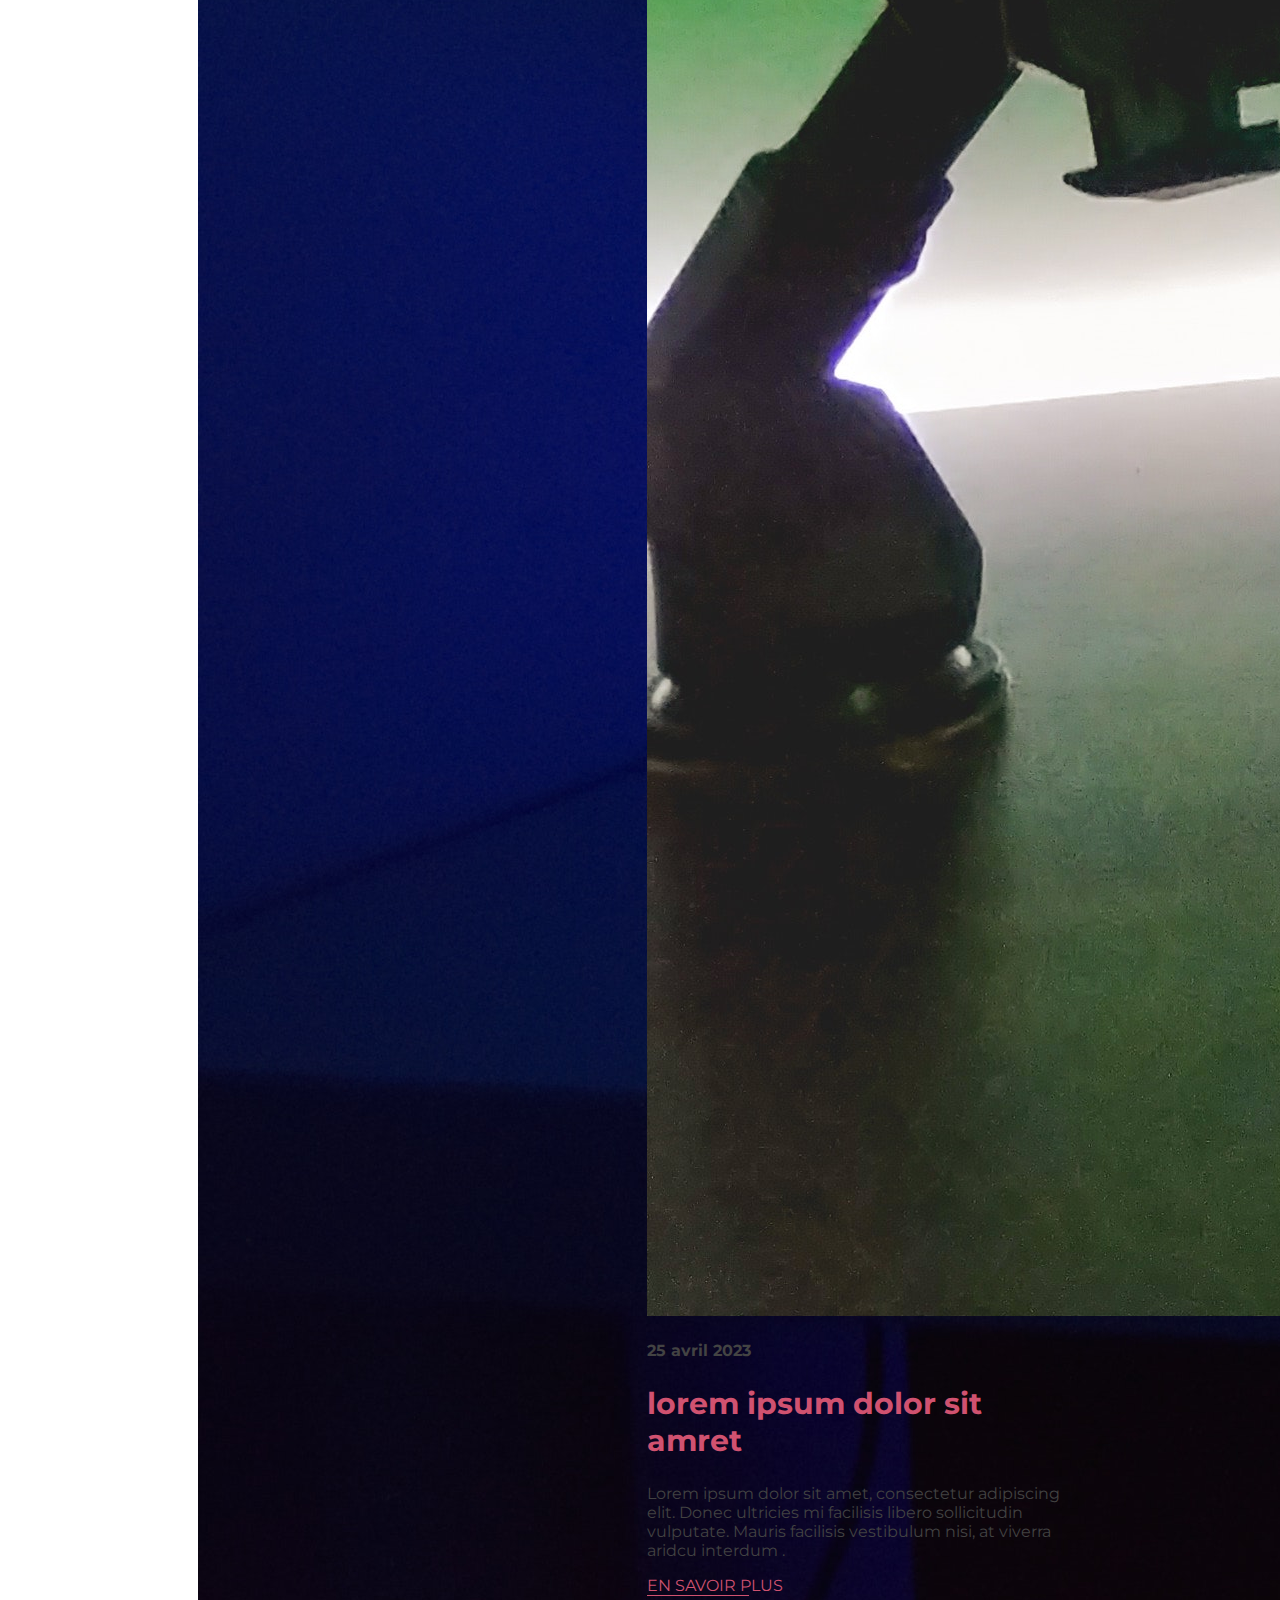
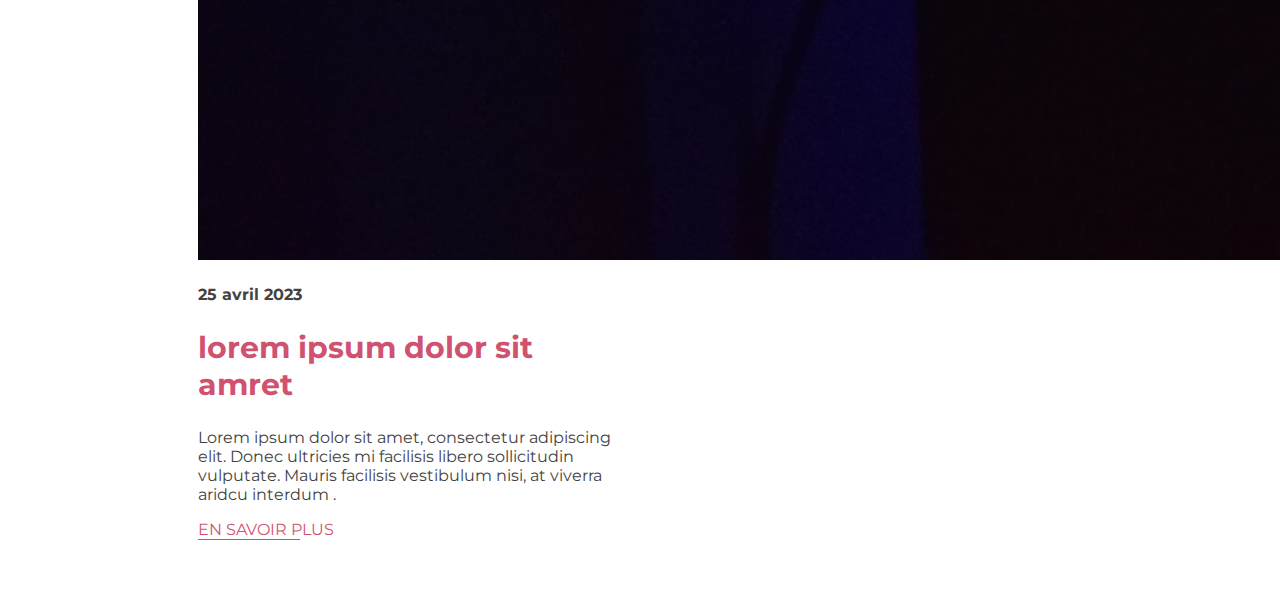
==== commit e8d3488e: "hover" ====
--- a/index.html
+++ b/index.html
@@ -10,8 +10,8 @@
     <link rel="stylesheet" href="acceuil.css">                                    
     <link rel="preconnect" href="https://fonts.googleapis.com">
     <link rel="preconnect" href="https://fonts.gstatic.com" crossorigin>
+    <link rel="stylesheet" href="hover.css">
     <link href="https://fonts.googleapis.com/css2?family=Abril+Fatface&family=Montserrat&display=swap" rel="stylesheet">
-    
     <title>Squedrong</title>
 
 </head>
@@ -26,23 +26,24 @@
         <a href="contact.html">CONTACT</a>
     </div>
     </header>
+
+
     <div class="contReseau">
         <div>
             <h1>Bienvenue sur le blog !</h1>
             <h2 class="titrenoir">Lorem Ipsum</h2>
             <p>Lorem ipsum dolor sit amet, consectetur adipisicing elit. Doloribus in autem fuga expedita reiciendis aut laborum, dolore dicta sit illum earum accusantium ipsum adipisci nam eaque minima laudantium rerum soluta.</p>
                 <div class="reseau">
-                    <a href="https://twitter.com/?lang=fr" target="_blank"><div class="twitter"><img src="img/twitter.png" alt="twitter"><span class="underline">TWITTER</span></div></a>
-                    <a href="https://www.linkedin.com/feed/" target="_blank"><div class="linkedin"><img src="img/linkedin.png" alt="linkedin"><span class="underline">LINKEDIN</span></div></a>
-                    <a href="https://medium.com/" target="_blank"><div class="medium"><img src="img/medium.png" alt=""><span class="underline">MEDIUM</span> </div></a>
+                  <a href="https://twitter.com/?lang=fr" target="_blank"><div class="twitter"><img src="img/twitter.png" alt="twitter"><span class="underline">TWITTER</span></div></a>
+                  <a href="https://www.linkedin.com/feed/" target="_blank"><div class="linkedin"><img src="img/linkedin.png" alt="linkedin"><span class="underline">LINKEDIN</span></div></a>
+                  <a href="https://medium.com/" target="_blank"><div class="medium"><img src="img/medium.png" alt=""><span class="underline">MEDIUM</span> </div></a>
                 </div>
         </div>
             <div>
-                <img alt="illustration" src="img/illustration.png" class="image">
+              <img alt="illustration" src="img/illustration.png" class="image">
             </div>
     </div>
-
-
+    
     <div class="container" id="article"></div>
 
 
--- a/acceuil.css
+++ b/acceuil.css
@@ -46,9 +46,7 @@
     box-sizing: border-box;
     margin-bottom: 4em;
 }
-img{
-    width: 100%;
-}
+
 /* taille image et couleur texte */
 h1{
     font-family: 'Abril Fatface';
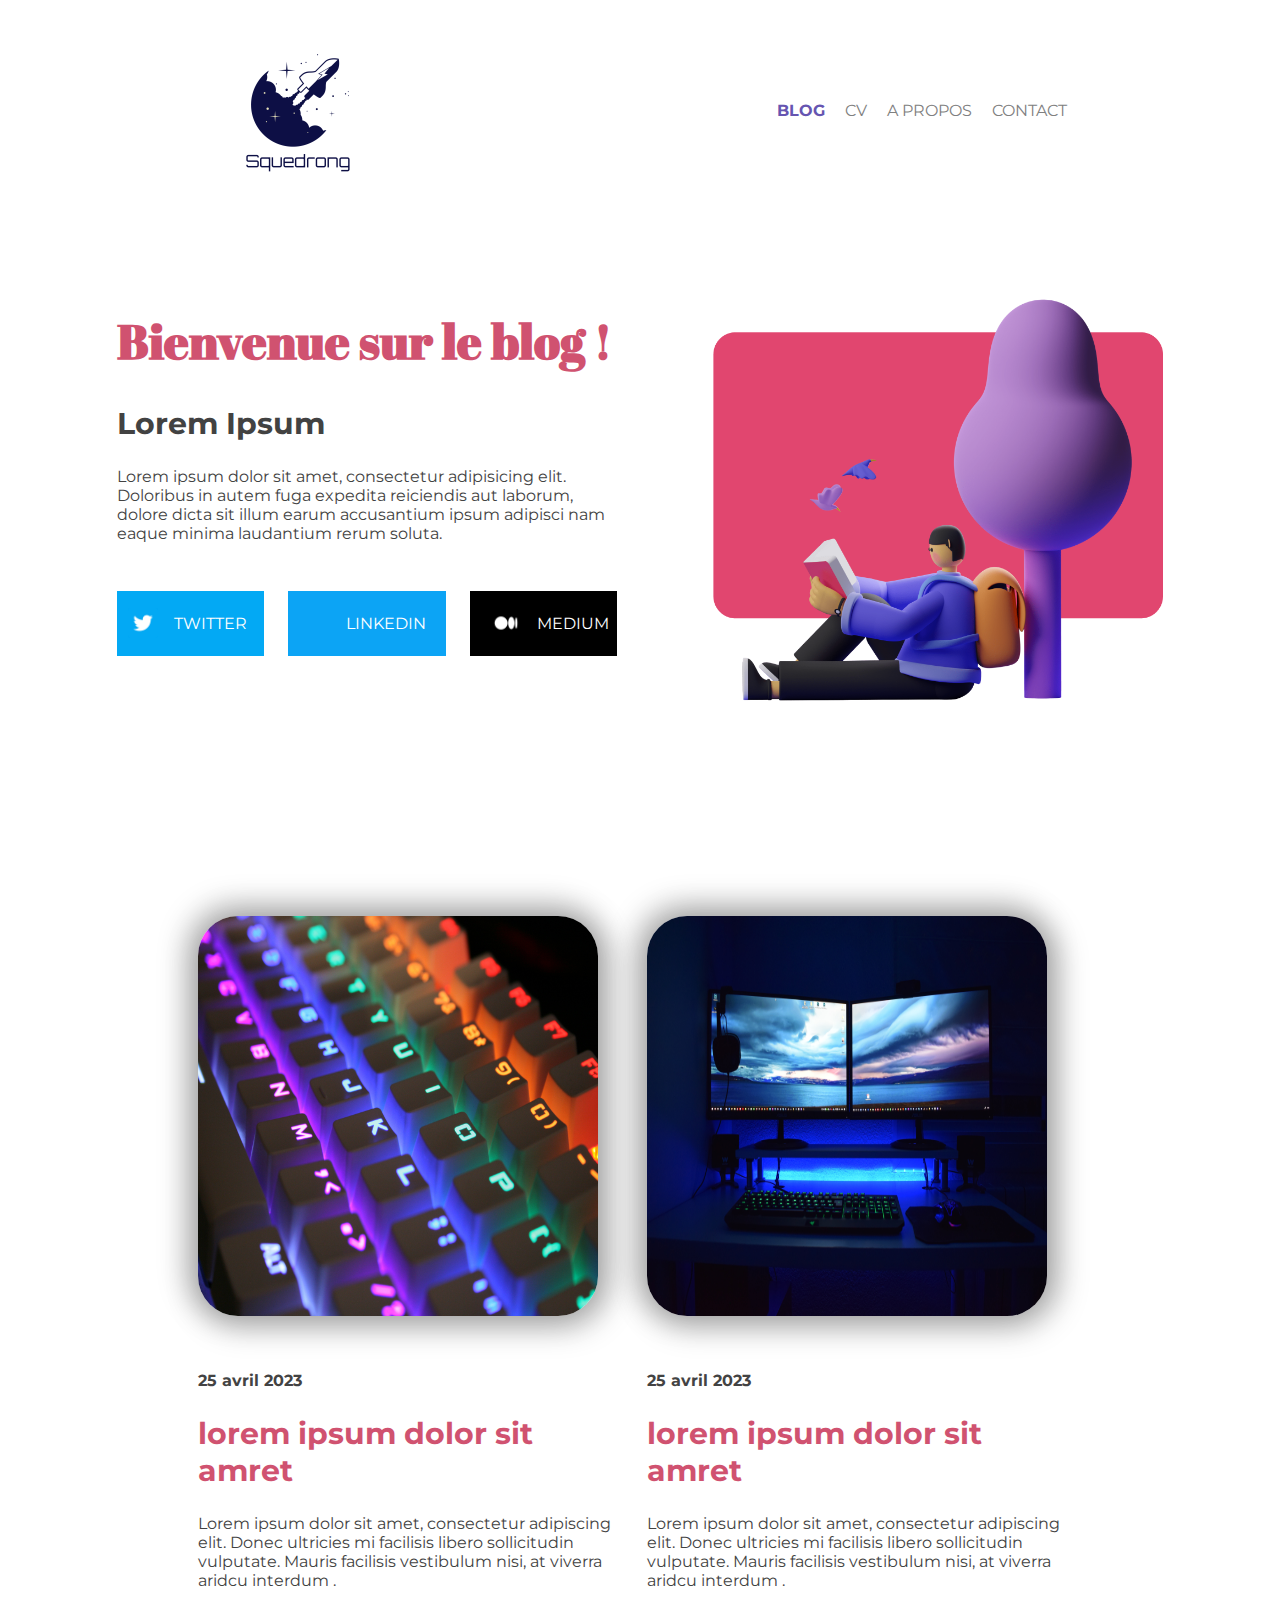
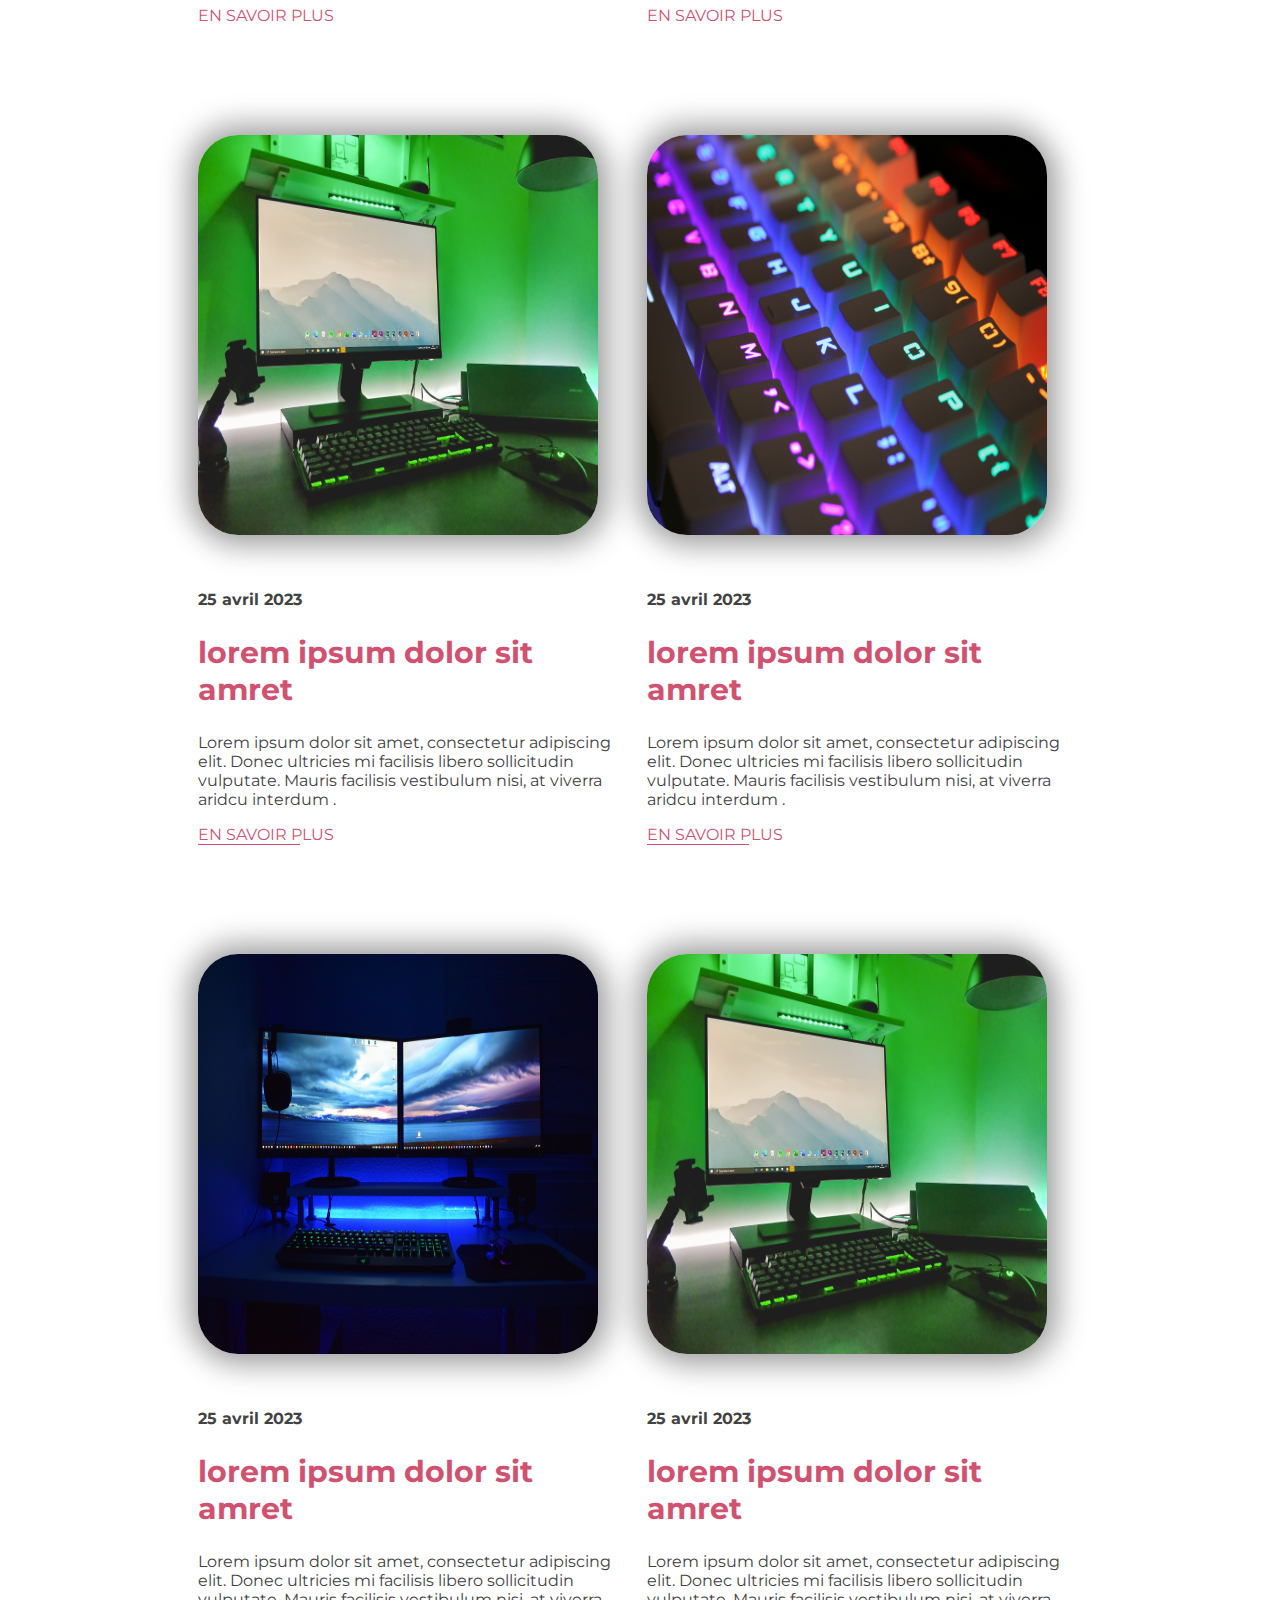
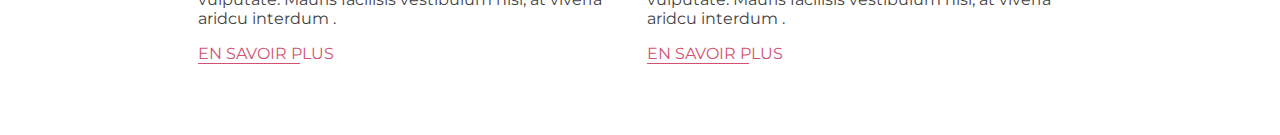
==== commit c3521e37: "re" ====
--- a/index.html
+++ b/index.html
@@ -11,6 +11,7 @@
     <link rel="preconnect" href="https://fonts.googleapis.com">
     <link rel="preconnect" href="https://fonts.gstatic.com" crossorigin>
     <link rel="stylesheet" href="hover.css">
+    <link rel="stylesheet" href="https://cdnjs.cloudflare.com/ajax/libs/font-awesome/4.7.0/css/font-awesome.css" integrity="sha512-5A8nwdMOWrSz20fDsjczgUidUBR8liPYU+WymTZP1lmY9G6Oc7HlZv156XqnsgNUzTyMefFTcsFH/tnJE/+xBg==" crossorigin="anonymous" referrerpolicy="no-referrer" />
     <link href="https://fonts.googleapis.com/css2?family=Abril+Fatface&family=Montserrat&display=swap" rel="stylesheet">
     <title>Squedrong</title>
 
@@ -35,7 +36,7 @@
             <p>Lorem ipsum dolor sit amet, consectetur adipisicing elit. Doloribus in autem fuga expedita reiciendis aut laborum, dolore dicta sit illum earum accusantium ipsum adipisci nam eaque minima laudantium rerum soluta.</p>
                 <div class="reseau">
                   <a href="https://twitter.com/?lang=fr" target="_blank"><div class="twitter"><img src="img/twitter.png" alt="twitter"><span class="underline">TWITTER</span></div></a>
-                  <a href="https://www.linkedin.com/feed/" target="_blank"><div class="linkedin"><img src="img/linkedin.png" alt="linkedin"><span class="underline">LINKEDIN</span></div></a>
+                  <a href="https://www.linkedin.com/feed/" target="_blank"><div class="linkedin"><img src="https://th.bing.com/th/id/R.046a1cde2baeb69ec44da2ed853ba98c?rik=xWU%2faPyibHZ7rA&riu=http%3a%2f%2fclipart-library.com%2fimages_k%2flinkedin-transparent%2flinkedin-transparent-3.jpg&ehk=1H7CECFKPmfx8RBMV%2fK8cglJ2YIlrFaYgsAuX3rqt%2fQ%3d&risl=&pid=ImgRaw&r=0" alt=""></i><span class="underline">LINKEDIN</span></div></a>
                   <a href="https://medium.com/" target="_blank"><div class="medium"><img src="img/medium.png" alt=""><span class="underline">MEDIUM</span> </div></a>
                 </div>
         </div>
--- a/acceuil.css
+++ b/acceuil.css
@@ -143,7 +143,7 @@
 }
 div.reseau .linkedin{
     background-color: #0ca4f5;
-    padding-right: 10px;
+    padding-right: 20px;
 }
 div.reseau .medium{
     background-color: black;
--- a/hover.css
+++ b/hover.css
@@ -0,0 +1,19 @@
+.images{
+    margin: 30px auto;
+    width: 400px;
+    height: 400px;
+    border-radius: 40px;
+  box-shadow: 5px 5px 30px 7px rgba(0,0,0,0.25), -5px -5px 30px 7px rgba(0,0,0,0.22);
+    cursor: pointer;
+    transition: 0.4s;
+  }
+  
+
+  
+  
+  
+  .images:hover {
+    transform: scale(0.9, 0.9);
+    box-shadow: 5px 5px 30px 15px rgba(0,0,0,0.25), 
+      -5px -5px 30px 15px rgba(0,0,0,0.22);
+  }